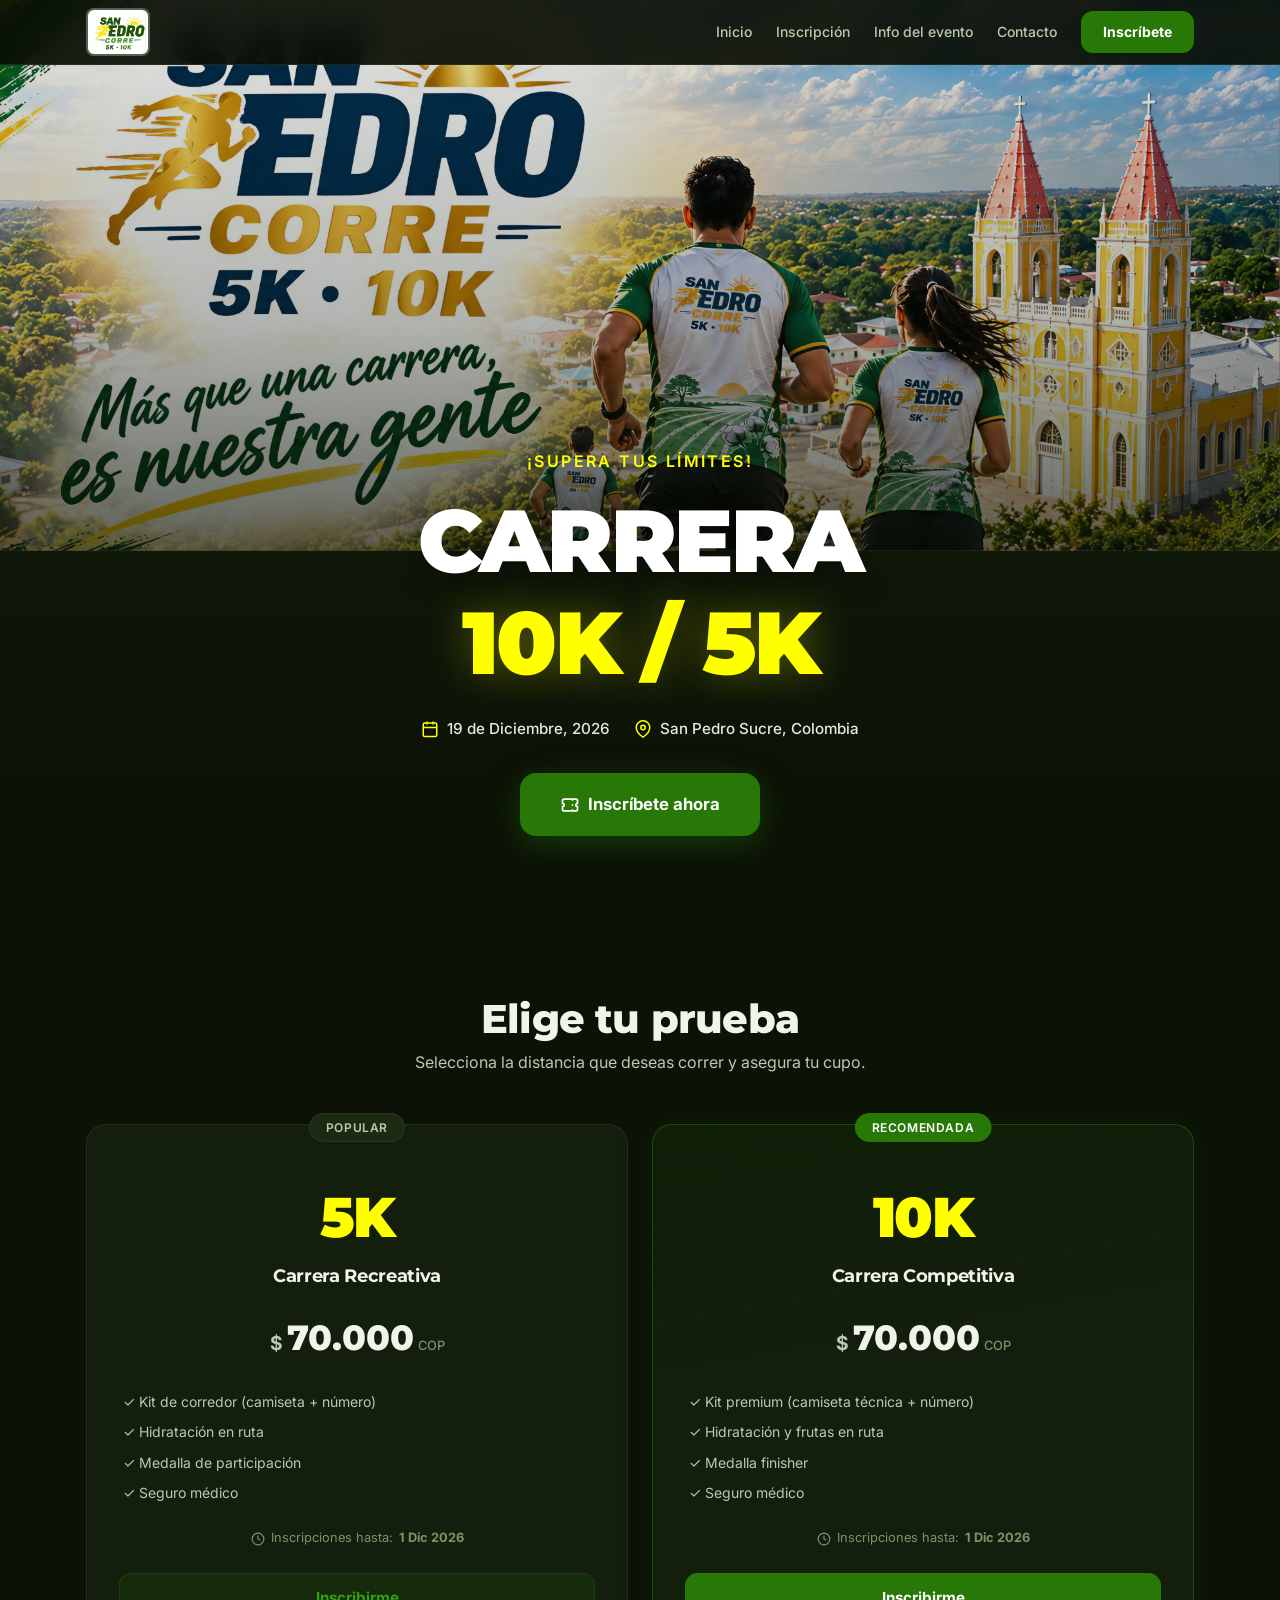
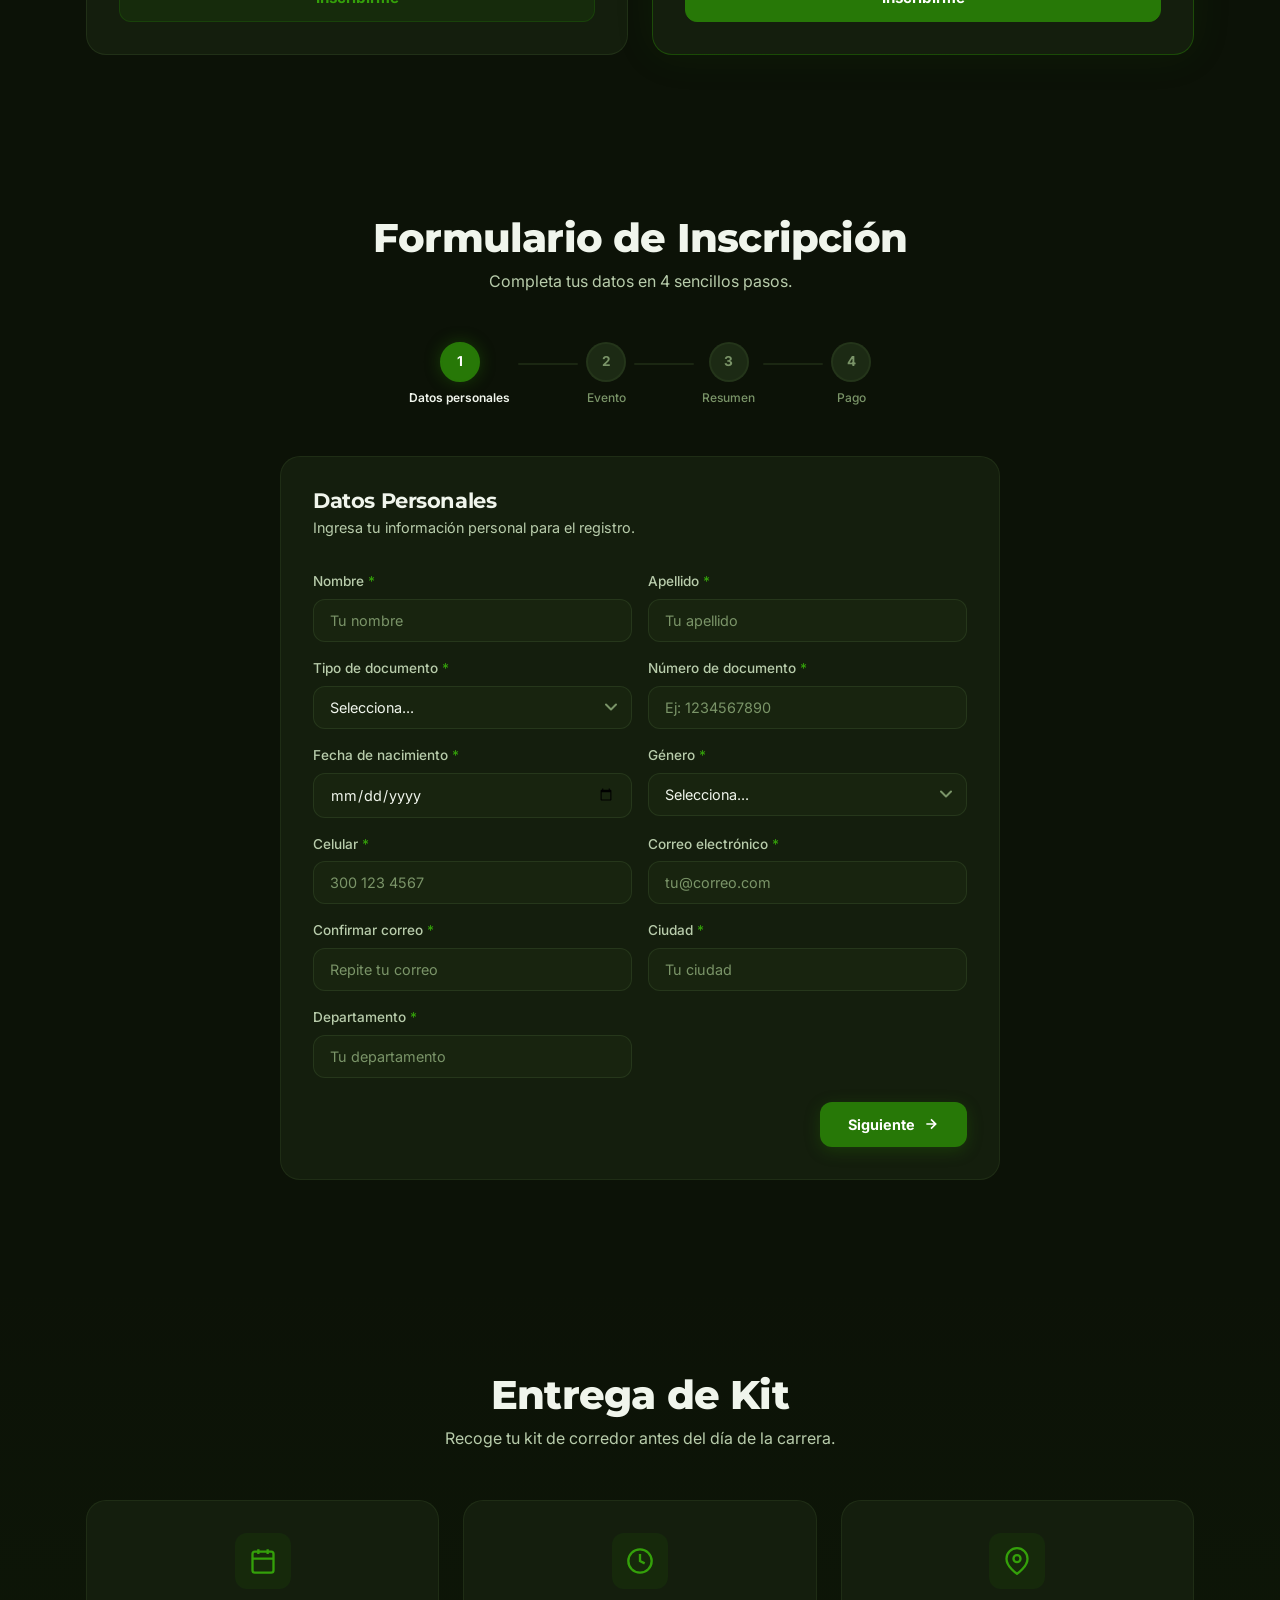
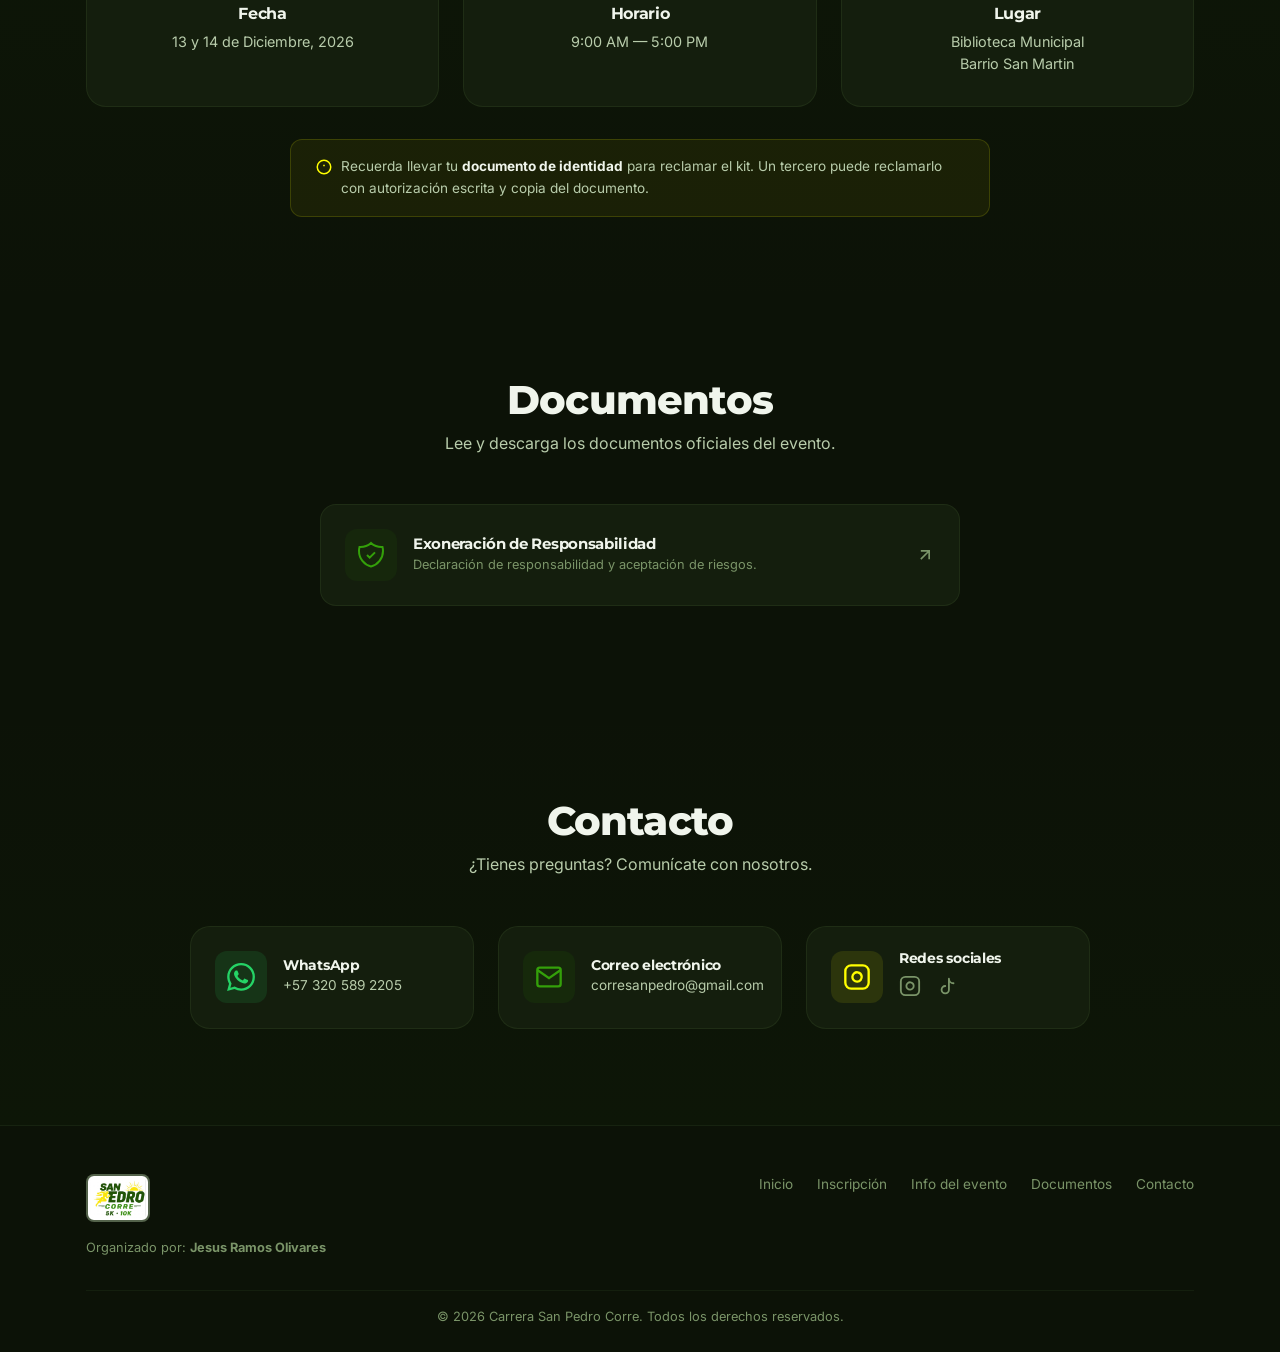
==== index.html @ 2772e31d "7k version" ====
<!DOCTYPE html>
<html lang="es">

<head>
    <meta charset="UTF-8">
    <meta name="viewport" content="width=device-width, initial-scale=1.0">
    <title>San Pedro Corre 5K · 10K</title>
    <meta name="description" content="Inscríbete en la Carrera San Pedro Corre 5K·10K el 17 de Diciembre 2026">
    <link rel="icon" href="assets/logospcorre.jpg" type="image/x-icon">

    <!-- Google Fonts -->
    <link rel="preconnect" href="https://fonts.googleapis.com">
    <link rel="preconnect" href="https://fonts.gstatic.com" crossorigin>
    <link
        href="https://fonts.googleapis.com/css2?family=Montserrat:wght@400;500;600;700;800;900&family=Inter:wght@400;500;600;700&display=swap"
        rel="stylesheet">

    <link rel="stylesheet" href="styles.css">
</head>

<body>

    <!-- ============================================================
         SECCIÓN 1: HEADER / NAVEGACIÓN
         ============================================================ -->
    <header class="header" id="header">
        <div class="header__container">
            <a href="#" class="header__logo">
                <!-- Logo del evento -->
                <img src="assets/logospcorre.jpg" alt="Logo San Pedro Corre" class="header__logo-img">
            </a>

            <!-- Botón hamburguesa (móvil) -->
            <button class="header__hamburger" id="menuToggle" aria-label="Abrir menú">
                <span></span>
                <span></span>
                <span></span>
            </button>

            <nav class="header__nav" id="mainNav">
                <a href="#hero" class="header__nav-link">Inicio</a>
                <a href="#inscripcion" class="header__nav-link">Inscripción</a>
                <a href="#info-kit" class="header__nav-link">Info del evento</a>
                <a href="#contacto" class="header__nav-link">Contacto</a>
                <a href="#inscripcion" class="header__nav-cta">Inscríbete</a>
            </nav>
        </div>
    </header>


    <!-- ============================================================
         SECCIÓN 2: HERO / BANNER PRINCIPAL
         ============================================================ -->
    <section class="hero" id="hero">
        <div class="hero__overlay"></div>
        <div class="hero__content">
            <p class="hero__subtitle">¡Supera tus límites!</p>
            <h1 class="hero__title">CARRERA<br><span class="hero__highlight">10K / 5K</span></h1>
            <div class="hero__meta">
                <span class="hero__meta-item">
                    <svg width="18" height="18" viewBox="0 0 24 24" fill="none" stroke="currentColor" stroke-width="2">
                        <rect x="3" y="4" width="18" height="18" rx="2" />
                        <path d="M16 2v4M8 2v4M3 10h18" />
                    </svg>
                    19 de Diciembre, 2026
                </span>
                <span class="hero__meta-item">
                    <svg width="18" height="18" viewBox="0 0 24 24" fill="none" stroke="currentColor" stroke-width="2">
                        <path d="M21 10c0 7-9 13-9 13s-9-6-9-13a9 9 0 0118 0z" />
                        <circle cx="12" cy="10" r="3" />
                    </svg>
                    San Pedro Sucre, Colombia
                </span>
            </div>
            <a href="#inscripcion" class="hero__cta">
                <svg width="20" height="20" viewBox="0 0 24 24" fill="none" stroke="currentColor" stroke-width="2">
                    <path
                        d="M15 5v2m0 4v2m0 4v2M5 5a2 2 0 00-2 2v3a2 2 0 110 4v3a2 2 0 002 2h14a2 2 0 002-2v-3a2 2 0 110-4V7a2 2 0 00-2-2H5z" />
                </svg>
                Inscríbete ahora
            </a>
        </div>
        <!-- Degradado inferior para transición suave -->
        <div class="hero__fade"></div>
    </section>


    <!-- ============================================================
         SECCIÓN 3: ELIGE TU PRUEBA (tarjetas de distancias)
         ============================================================ -->
    <section class="pruebas" id="inscripcion">
        <div class="container">
            <div class="section-header">
                <h2 class="section-title">Elige tu prueba</h2>
                <p class="section-subtitle">Selecciona la distancia que deseas correr y asegura tu cupo.</p>
            </div>

            <div class="pruebas__grid">
                <!-- Tarjeta 5K -->
                <div class="prueba-card">
                    <div class="prueba-card__badge">Popular</div>
                    <div class="prueba-card__distance">5K</div>
                    <h3 class="prueba-card__name">Carrera Recreativa</h3>
                    <div class="prueba-card__price">
                        <span class="prueba-card__currency">$</span>
                        <span class="prueba-card__amount">70.000</span>
                        <span class="prueba-card__unit">COP</span>
                    </div>
                    <ul class="prueba-card__features">
                        <li>✓ Kit de corredor (camiseta + número)</li>
                        <li>✓ Hidratación en ruta</li>
                        <li>✓ Medalla de participación</li>
                        <li>✓ Seguro médico</li>
                    </ul>
                    <p class="prueba-card__deadline">
                        <svg width="14" height="14" viewBox="0 0 24 24" fill="none" stroke="currentColor"
                            stroke-width="2">
                            <circle cx="12" cy="12" r="10" />
                            <path d="M12 6v6l4 2" />
                        </svg>
                        Inscripciones hasta: <strong>1 Dic 2026</strong>
                    </p>
                    <button class="prueba-card__btn" onclick="iniciarInscripcion('5K')">Inscribirme</button>
                </div>

                <!-- Tarjeta 10K -->
                <div class="prueba-card prueba-card--featured">
                    <div class="prueba-card__badge prueba-card__badge--featured">Recomendada</div>
                    <div class="prueba-card__distance">10K</div>
                    <h3 class="prueba-card__name">Carrera Competitiva</h3>
                    <div class="prueba-card__price">
                        <span class="prueba-card__currency">$</span>
                        <span class="prueba-card__amount">70.000</span>
                        <span class="prueba-card__unit">COP</span>
                    </div>
                    <ul class="prueba-card__features">
                        <li>✓ Kit premium (camiseta técnica + número)</li>
                        <li>✓ Hidratación y frutas en ruta</li>
                        <li>✓ Medalla finisher</li>
                        <li>✓ Seguro médico</li>
                    </ul>
                    <p class="prueba-card__deadline">
                        <svg width="14" height="14" viewBox="0 0 24 24" fill="none" stroke="currentColor"
                            stroke-width="2">
                            <circle cx="12" cy="12" r="10" />
                            <path d="M12 6v6l4 2" />
                        </svg>
                        Inscripciones hasta: <strong>1 Dic 2026</strong>
                    </p>
                    <button class="prueba-card__btn prueba-card__btn--featured"
                        onclick="iniciarInscripcion('10K')">Inscribirme</button>
                </div>

            </div>
        </div>
    </section>


    <!-- ============================================================
         SECCIÓN 4: FORMULARIO DE INSCRIPCIÓN MULTI-PASO (WIZARD)
         ============================================================ -->
    <section class="formulario" id="formulario">
        <div class="container">
            <div class="section-header">
                <h2 class="section-title">Formulario de Inscripción</h2>
                <p class="section-subtitle">Completa tus datos en 4 sencillos pasos.</p>
            </div>

            <!-- Indicador de progreso -->
            <div class="wizard__progress">
                <div class="wizard__step wizard__step--active" data-step="1">
                    <div class="wizard__step-circle" id="stepCircle1">1</div>
                    <span class="wizard__step-label">Datos personales</span>
                </div>
                <div class="wizard__step-line" id="stepLine1"></div>
                <div class="wizard__step" data-step="2">
                    <div class="wizard__step-circle" id="stepCircle2">2</div>
                    <span class="wizard__step-label">Evento</span>
                </div>
                <div class="wizard__step-line" id="stepLine2"></div>
                <div class="wizard__step" data-step="3">
                    <div class="wizard__step-circle" id="stepCircle3">3</div>
                    <span class="wizard__step-label">Resumen</span>
                </div>
                <div class="wizard__step-line" id="stepLine3"></div>
                <div class="wizard__step" data-step="4">
                    <div class="wizard__step-circle" id="stepCircle4">4</div>
                    <span class="wizard__step-label">Pago</span>
                </div>
            </div>

            <!-- Contenedor del formulario -->
            <div class="wizard__container">

                <!-- ========== PASO 1: DATOS PERSONALES ========== -->
                <div class="wizard__panel wizard__panel--active" id="paso1">
                    <div class="wizard__card">
                        <h3 class="wizard__card-title">Datos Personales</h3>
                        <p class="wizard__card-subtitle">Ingresa tu información personal para el registro.</p>

                        <div class="form-grid">
                            <!-- Nombre -->
                            <div class="form-group">
                                <label class="form-label" for="nombre">Nombre <span class="required">*</span></label>
                                <input type="text" id="nombre" class="form-input" placeholder="Tu nombre" required>
                            </div>
                            <!-- Apellido -->
                            <div class="form-group">
                                <label class="form-label" for="apellido">Apellido <span
                                        class="required">*</span></label>
                                <input type="text" id="apellido" class="form-input" placeholder="Tu apellido" required>
                            </div>
                            <!-- Tipo de documento -->
                            <div class="form-group">
                                <label class="form-label" for="tipoDoc">Tipo de documento <span
                                        class="required">*</span></label>
                                <select id="tipoDoc" class="form-input form-select" required>
                                    <option value="">Selecciona...</option>
                                    <option value="CC">Cédula de Ciudadanía (CC)</option>
                                    <option value="CE">Cédula de Extranjería (CE)</option>
                                    <option value="TI">Tarjeta de Identidad (TI)</option>
                                    <option value="PA">Pasaporte (PA)</option>
                                </select>
                            </div>
                            <!-- Número de documento -->
                            <div class="form-group">
                                <label class="form-label" for="numDoc">Número de documento <span
                                        class="required">*</span></label>
                                <input type="text" id="numDoc" class="form-input" placeholder="Ej: 1234567890"
                                    inputmode="numeric" required>
                            </div>
                            <!-- Fecha de nacimiento -->
                            <div class="form-group">
                                <label class="form-label" for="fechaNacimiento">Fecha de nacimiento <span
                                        class="required">*</span></label>
                                <input type="date" id="fechaNacimiento" class="form-input" required>
                            </div>
                            <!-- Género -->
                            <div class="form-group">
                                <label class="form-label" for="genero">Género <span class="required">*</span></label>
                                <select id="genero" class="form-input form-select" required>
                                    <option value="">Selecciona...</option>
                                    <option value="M">Masculino</option>
                                    <option value="F">Femenino</option>
                                    <option value="O">Otro</option>
                                </select>
                            </div>
                            <!-- Celular -->
                            <div class="form-group">
                                <label class="form-label" for="celular">Celular <span class="required">*</span></label>
                                <input type="tel" id="celular" class="form-input" placeholder="300 123 4567" required>
                            </div>
                            <!-- Correo electrónico -->
                            <div class="form-group">
                                <label class="form-label" for="correo">Correo electrónico <span
                                        class="required">*</span></label>
                                <input type="email" id="correo" class="form-input" placeholder="tu@correo.com" required>
                            </div>
                            <!-- Confirmar correo -->
                            <div class="form-group">
                                <label class="form-label" for="correoConfirm">Confirmar correo <span
                                        class="required">*</span></label>
                                <input type="email" id="correoConfirm" class="form-input" placeholder="Repite tu correo"
                                    required>
                            </div>
                            <!-- Ciudad -->
                            <div class="form-group">
                                <label class="form-label" for="ciudad">Ciudad <span class="required">*</span></label>
                                <input type="text" id="ciudad" class="form-input" placeholder="Tu ciudad" required>
                            </div>
                            <!-- Departamento -->
                            <div class="form-group">
                                <label class="form-label" for="departamento">Departamento <span
                                        class="required">*</span></label>
                                <input type="text" id="departamento" class="form-input" placeholder="Tu departamento"
                                    required>
                            </div>
                        </div>

                        <!-- Mensaje de error general -->
                        <p class="form-error" id="errorPaso1" style="display:none;"></p>

                        <div class="wizard__actions">
                            <div></div> <!-- Espacio vacío para alinear a la derecha -->
                            <button type="button" class="btn btn--primary" onclick="siguientePaso(1)">
                                Siguiente
                                <svg width="16" height="16" viewBox="0 0 24 24" fill="none" stroke="currentColor"
                                    stroke-width="2.5">
                                    <path d="M5 12h14M12 5l7 7-7 7" />
                                </svg>
                            </button>
                        </div>
                    </div>
                </div>

                <!-- ========== PASO 2: DATOS DEL EVENTO / CATEGORÍA ========== -->
                <div class="wizard__panel" id="paso2">
                    <div class="wizard__card">
                        <h3 class="wizard__card-title">Datos del Evento</h3>
                        <p class="wizard__card-subtitle">Selecciona tu categoría y preferencias para la carrera.</p>

                        <div class="form-grid">
                            <!-- Categoría / Distancia -->
                            <div class="form-group">
                                <label class="form-label" for="categoria">Categoría / Distancia <span
                                        class="required">*</span></label>
                                <select id="categoria" class="form-input form-select" required>
                                    <option value="">Selecciona...</option>
                                    <option value="5K">5K — Carrera Recreativa ($70.000)</option>
                                    <option value="10K">10K — Carrera Competitiva ($70.000)</option>
                                </select>
                            </div>
                            <!-- Talla de camiseta -->
                            <div class="form-group">
                                <label class="form-label" for="tallaCamiseta">Talla de camiseta (Kit) <span
                                        class="required">*</span></label>
                                <select id="tallaCamiseta" class="form-input form-select" required>
                                    <option value="">Selecciona...</option>
                                    <option value="XS">XS</option>
                                    <option value="S">S</option>
                                    <option value="M">M</option>
                                    <option value="L">L</option>
                                    <option value="XL">XL</option>
                                    <option value="XXL">XXL</option>
                                </select>
                            </div>
                            <!-- Grupo sanguíneo -->
                            <div class="form-group">
                                <label class="form-label" for="grupoSanguineo">Grupo sanguíneo</label>
                                <select id="grupoSanguineo" class="form-input form-select">
                                    <option value="">Selecciona...</option>
                                    <option value="O+">O+</option>
                                    <option value="O-">O-</option>
                                    <option value="A+">A+</option>
                                    <option value="A-">A-</option>
                                    <option value="B+">B+</option>
                                    <option value="B-">B-</option>
                                    <option value="AB+">AB+</option>
                                    <option value="AB-">AB-</option>
                                </select>
                            </div>
                        </div>

                        <p class="form-error" id="errorPaso2" style="display:none;"></p>

                        <div class="wizard__actions">
                            <button type="button" class="btn btn--secondary" onclick="anteriorPaso(2)">
                                <svg width="16" height="16" viewBox="0 0 24 24" fill="none" stroke="currentColor"
                                    stroke-width="2.5">
                                    <path d="M19 12H5M12 19l-7-7 7-7" />
                                </svg>
                                Anterior
                            </button>
                            <button type="button" class="btn btn--primary" onclick="siguientePaso(2)">
                                Siguiente
                                <svg width="16" height="16" viewBox="0 0 24 24" fill="none" stroke="currentColor"
                                    stroke-width="2.5">
                                    <path d="M5 12h14M12 5l7 7-7 7" />
                                </svg>
                            </button>
                        </div>
                    </div>
                </div>

                <!-- ========== PASO 3: RESUMEN ========== -->
                <div class="wizard__panel" id="paso3">
                    <div class="wizard__card">
                        <h3 class="wizard__card-title">Resumen de tu inscripción</h3>
                        <p class="wizard__card-subtitle">Revisa que todos tus datos sean correctos antes de continuar al
                            pago.</p>

                        <div class="resumen">
                            <div class="resumen__section">
                                <h4 class="resumen__section-title">
                                    <svg width="18" height="18" viewBox="0 0 24 24" fill="none" stroke="currentColor"
                                        stroke-width="2">
                                        <path d="M20 21v-2a4 4 0 00-4-4H8a4 4 0 00-4 4v2" />
                                        <circle cx="12" cy="7" r="4" />
                                    </svg>
                                    Datos Personales
                                </h4>
                                <div class="resumen__grid" id="resumenPersonal">
                                    <!-- Se llena dinámicamente con JS -->
                                </div>
                            </div>
                            <div class="resumen__section">
                                <h4 class="resumen__section-title">
                                    <svg width="18" height="18" viewBox="0 0 24 24" fill="none" stroke="currentColor"
                                        stroke-width="2">
                                        <path d="M4 15s1-1 4-1 5 2 8 2 4-1 4-1V3s-1 1-4 1-5-2-8-2-4 1-4 1z" />
                                        <line x1="4" y1="22" x2="4" y2="15" />
                                    </svg>
                                    Datos del Evento
                                </h4>
                                <div class="resumen__grid" id="resumenEvento">
                                    <!-- Se llena dinámicamente con JS -->
                                </div>
                            </div>
                            <div class="resumen__total">
                                <span>Total a pagar:</span>
                                <span class="resumen__total-amount" id="resumenTotal">$0</span>
                            </div>
                        </div>

                        <div class="wizard__actions">
                            <button type="button" class="btn btn--secondary" onclick="anteriorPaso(3)">
                                <svg width="16" height="16" viewBox="0 0 24 24" fill="none" stroke="currentColor"
                                    stroke-width="2.5">
                                    <path d="M19 12H5M12 19l-7-7 7-7" />
                                </svg>
                                Anterior
                            </button>
                            <button type="button" class="btn btn--primary" onclick="siguientePaso(3)">
                                Ir al pago
                                <svg width="16" height="16" viewBox="0 0 24 24" fill="none" stroke="currentColor"
                                    stroke-width="2.5">
                                    <path d="M5 12h14M12 5l7 7-7 7" />
                                </svg>
                            </button>
                        </div>
                    </div>
                </div>

                <!-- ========== PASO 4: PAGO ========== -->
                <div class="wizard__panel" id="paso4">
                    <div class="wizard__card">
                        <h3 class="wizard__card-title">Pago</h3>
                        <p class="wizard__card-subtitle">Completa tu inscripción realizando el pago de forma segura.</p>
                        <div class="pago-placeholder" id="pagoContainer">
                            <div class="pago-placeholder__icon">
                                <svg width="48" height="48" viewBox="0 0 24 24" fill="none" stroke="currentColor"
                                    stroke-width="1.5">
                                    <rect x="1" y="4" width="22" height="16" rx="2" />
                                    <line x1="1" y1="10" x2="23" y2="10" />
                                </svg>
                            </div>
                            <p class="pago-placeholder__text">Pago seguro en línea</p>
                            <p class="pago-placeholder__subtext">Al confirmar, serás redirigido a nuestra plataforma de pago seguro para finalizar tu inscripción.</p>

                            <div class="pago-placeholder__resumen">
                                <div class="pago-placeholder__line">
                                    <span>Categoría:</span>
                                    <span id="pagoCategoria">—</span>
                                </div>
                                <div class="pago-placeholder__line pago-placeholder__line--total">
                                    <span>Total:</span>
                                    <span id="pagoTotal">$0</span>
                                </div>
                            </div>

                            <button type="button" class="btn btn--primary btn--lg" id="btnPagar"
                                onclick="confirmarPago()">
                                <svg width="20" height="20" viewBox="0 0 24 24" fill="none" stroke="currentColor"
                                    stroke-width="2">
                                    <path
                                        d="M12 15v2m-6 4h12a2 2 0 002-2v-6a2 2 0 00-2-2H6a2 2 0 00-2 2v6a2 2 0 002 2zm10-10V7a4 4 0 00-8 0v4h8z" />
                                </svg>
                                Confirmar y pagar
                            </button>
                        </div>

                        <div class="wizard__actions">
                            <button type="button" class="btn btn--secondary" onclick="anteriorPaso(4)">
                                <svg width="16" height="16" viewBox="0 0 24 24" fill="none" stroke="currentColor"
                                    stroke-width="2.5">
                                    <path d="M19 12H5M12 19l-7-7 7-7" />
                                </svg>
                                Anterior
                            </button>
                            <div></div>
                        </div>
                    </div>
                </div>

            </div><!-- /wizard__container -->
        </div>
    </section>


    <!-- ============================================================
         SECCIÓN 5: ENTREGA DE KIT
         ============================================================ -->
    <section class="info-kit" id="info-kit">
        <div class="container">
            <div class="section-header">
                <h2 class="section-title">Entrega de Kit</h2>
                <p class="section-subtitle">Recoge tu kit de corredor antes del día de la carrera.</p>
            </div>

            <div class="info-kit__cards">
                <div class="info-kit__card">
                    <div class="info-kit__icon">
                        <svg width="28" height="28" viewBox="0 0 24 24" fill="none" stroke="currentColor"
                            stroke-width="2">
                            <rect x="3" y="4" width="18" height="18" rx="2" />
                            <path d="M16 2v4M8 2v4M3 10h18" />
                        </svg>
                    </div>
                    <h4 class="info-kit__card-title">Fecha</h4>
                    <p class="info-kit__card-text">13 y 14 de Diciembre, 2026</p>
                </div>
                <div class="info-kit__card">
                    <div class="info-kit__icon">
                        <svg width="28" height="28" viewBox="0 0 24 24" fill="none" stroke="currentColor"
                            stroke-width="2">
                            <circle cx="12" cy="12" r="10" />
                            <path d="M12 6v6l4 2" />
                        </svg>
                    </div>
                    <h4 class="info-kit__card-title">Horario</h4>
                    <p class="info-kit__card-text">9:00 AM — 5:00 PM</p>
                </div>
                <div class="info-kit__card">
                    <div class="info-kit__icon">
                        <svg width="28" height="28" viewBox="0 0 24 24" fill="none" stroke="currentColor"
                            stroke-width="2">
                            <path d="M21 10c0 7-9 13-9 13s-9-6-9-13a9 9 0 0118 0z" />
                            <circle cx="12" cy="10" r="3" />
                        </svg>
                    </div>
                    <h4 class="info-kit__card-title">Lugar</h4>
                    <p class="info-kit__card-text">Biblioteca Municipal<br>Barrio San Martin</p>
                </div>
            </div>

            <div class="info-kit__note">
                <svg width="18" height="18" viewBox="0 0 24 24" fill="none" stroke="currentColor" stroke-width="2">
                    <path d="M12 9v2m0 4h.01M21 12a9 9 0 11-18 0 9 9 0 0118 0z" />
                </svg>
                <p>Recuerda llevar tu <strong>documento de identidad</strong> para reclamar el kit. Un tercero puede
                    reclamarlo con autorización escrita y copia del documento.</p>
            </div>
        </div>
    </section>


    <!-- ============================================================
         SECCIÓN 6: DOCUMENTOS (Reglamento, Exoneración)
         ============================================================ -->
    <section class="documentos" id="documentos">
        <div class="container">
            <div class="section-header">
                <h2 class="section-title">Documentos</h2>
                <p class="section-subtitle">Lee y descarga los documentos oficiales del evento.</p>
            </div>

            <div class="documentos__grid">
                <!-- <a href="#" class="documento-card" target="_blank" rel="noopener">
                    <div class="documento-card__icon">
                        <svg width="32" height="32" viewBox="0 0 24 24" fill="none" stroke="currentColor"
                            stroke-width="1.5">
                            <path d="M14 2H6a2 2 0 00-2 2v16a2 2 0 002 2h12a2 2 0 002-2V8z" />
                            <polyline points="14 2 14 8 20 8" />
                            <line x1="16" y1="13" x2="8" y2="13" />
                            <line x1="16" y1="17" x2="8" y2="17" />
                            <line x1="10" y1="9" x2="8" y2="9" />
                        </svg>
                    </div>
                    <div>
                        <h4 class="documento-card__title">Reglamento de la Carrera</h4>
                        <p class="documento-card__desc">Normas, categorías, premiación y reglas generales.</p>
                    </div>
                    <svg class="documento-card__arrow" width="20" height="20" viewBox="0 0 24 24" fill="none"
                        stroke="currentColor" stroke-width="2">
                        <path d="M7 17l9.2-9.2M17 17V7H7" />
                    </svg>
                </a> -->

                <a href="assets/concentimiento san pedro corre.pdf" class="documento-card" target="_blank" rel="noopener">
                    <div class="documento-card__icon">
                        <svg width="32" height="32" viewBox="0 0 24 24" fill="none" stroke="currentColor"
                            stroke-width="1.5">
                            <path
                                d="M9 12l2 2 4-4m5.618-4.016A11.955 11.955 0 0112 2.944a11.955 11.955 0 01-8.618 3.04A12.02 12.02 0 003 9c0 5.591 3.824 10.29 9 11.622 5.176-1.332 9-6.03 9-11.622 0-1.042-.133-2.052-.382-3.016z" />
                        </svg>
                    </div>
                    <div>
                        <h4 class="documento-card__title">Exoneración de Responsabilidad</h4>
                        <p class="documento-card__desc">Declaración de responsabilidad y aceptación de riesgos.</p>
                    </div>
                    <svg class="documento-card__arrow" width="20" height="20" viewBox="0 0 24 24" fill="none"
                        stroke="currentColor" stroke-width="2">
                        <path d="M7 17l9.2-9.2M17 17V7H7" />
                    </svg>
                </a>
            </div>
        </div>
    </section>


    <!-- ============================================================
         SECCIÓN 7: CONTACTO
         ============================================================ -->
    <section class="contacto" id="contacto">
        <div class="container">
            <div class="section-header">
                <h2 class="section-title">Contacto</h2>
                <p class="section-subtitle">¿Tienes preguntas? Comunícate con nosotros.</p>
            </div>

            <div class="contacto__grid">
                <!-- WhatsApp -->
                <a href="https://wa.me/573001234567" class="contacto__card" target="_blank" rel="noopener">
                    <div class="contacto__icon contacto__icon--whatsapp">
                        <svg width="28" height="28" viewBox="0 0 24 24" fill="currentColor">
                            <path
                                d="M17.472 14.382c-.297-.149-1.758-.867-2.03-.967-.273-.099-.471-.148-.67.15-.197.297-.767.966-.94 1.164-.173.199-.347.223-.644.075-.297-.15-1.255-.463-2.39-1.475-.883-.788-1.48-1.761-1.653-2.059-.173-.297-.018-.458.13-.606.134-.133.298-.347.446-.52.149-.174.198-.298.298-.497.099-.198.05-.371-.025-.52-.075-.149-.669-1.612-.916-2.207-.242-.579-.487-.5-.669-.51-.173-.008-.371-.01-.57-.01-.198 0-.52.074-.792.372-.272.297-1.04 1.016-1.04 2.479 0 1.462 1.065 2.875 1.213 3.074.149.198 2.096 3.2 5.077 4.487.709.306 1.262.489 1.694.625.712.227 1.36.195 1.871.118.571-.085 1.758-.719 2.006-1.413.248-.694.248-1.289.173-1.413-.074-.124-.272-.198-.57-.347m-5.421 7.403h-.004a9.87 9.87 0 01-5.031-1.378l-.361-.214-3.741.982.998-3.648-.235-.374a9.86 9.86 0 01-1.51-5.26c.001-5.45 4.436-9.884 9.888-9.884 2.64 0 5.122 1.03 6.988 2.898a9.825 9.825 0 012.893 6.994c-.003 5.45-4.437 9.884-9.885 9.884m8.413-18.297A11.815 11.815 0 0012.05 0C5.495 0 .16 5.335.157 11.892c0 2.096.547 4.142 1.588 5.945L.057 24l6.305-1.654a11.882 11.882 0 005.683 1.448h.005c6.554 0 11.89-5.335 11.893-11.893a11.821 11.821 0 00-3.48-8.413z" />
                        </svg>
                    </div>
                    <div>
                        <h4 class="contacto__card-title">WhatsApp</h4>
                        <p class="contacto__card-text">+57 320 589 2205</p>
                    </div>
                </a>

                <!-- Correo -->
                <a href="mailto:corresanpedro@gmail.com" class="contacto__card">
                    <div class="contacto__icon contacto__icon--email">
                        <svg width="28" height="28" viewBox="0 0 24 24" fill="none" stroke="currentColor"
                            stroke-width="2">
                            <path d="M4 4h16c1.1 0 2 .9 2 2v12c0 1.1-.9 2-2 2H4c-1.1 0-2-.9-2-2V6c0-1.1.9-2 2-2z" />
                            <polyline points="22,6 12,13 2,6" />
                        </svg>
                    </div>
                    <div>
                        <h4 class="contacto__card-title">Correo electrónico</h4>
                        <p class="contacto__card-text">corresanpedro@gmail.com</p>
                    </div>
                </a>

                <!-- Redes sociales -->
                <div class="contacto__card">
                    <div class="contacto__icon contacto__icon--social">
                        <svg width="28" height="28" viewBox="0 0 24 24" fill="none" stroke="currentColor"
                            stroke-width="2">
                            <rect x="2" y="2" width="20" height="20" rx="5" />
                            <path d="M16 11.37A4 4 0 1112.63 8 4 4 0 0116 11.37z" />
                            <line x1="17.5" y1="6.5" x2="17.51" y2="6.5" />
                        </svg>
                    </div>
                    <div>
                        <h4 class="contacto__card-title">Redes sociales</h4>
                        <div class="contacto__social-links">
                            <a href="https://www.instagram.com/corresanpedro/" target="_blank" rel="noopener" title="Instagram">
                                <svg width="22" height="22" viewBox="0 0 24 24" fill="none" stroke="currentColor"
                                    stroke-width="2">
                                    <rect x="2" y="2" width="20" height="20" rx="5" />
                                    <path d="M16 11.37A4 4 0 1112.63 8 4 4 0 0116 11.37z" />
                                    <line x1="17.5" y1="6.5" x2="17.51" y2="6.5" />
                                </svg>
                            </a>
                            <a href="https://www.tiktok.com/@corresanpedro2026" target="_blank" rel="noopener" title="TikTok">
                                <svg width="22" height="22" viewBox="0 0 24 24" fill="none" stroke="currentColor" 
                                    stroke-width="2" stroke-linecap="round" stroke-linejoin="round">
                                    <path d="M9 12a4 4 0 1 0 4 4V4a5 5 0 0 0 5 5" />
                                </svg>
                            </a>
                        </div>
                    </div>
                </div>
            </div>
        </div>
    </section>


    <!-- ============================================================
         SECCIÓN 8: FOOTER
         ============================================================ -->
    <footer class="footer">
        <div class="container">
            <div class="footer__content">
                <div class="footer__brand">
                    <!-- Logo del evento en footer -->
                    <img src="assets/logospcorre.jpg" alt="Logo San Pedro Corre" class="footer__logo-img">
                    <p class="footer__org">Organizado por: <strong>Jesus Ramos Olivares</strong></p>
                </div>
                <div class="footer__links">
                    <a href="#hero">Inicio</a>
                    <a href="#inscripcion">Inscripción</a>
                    <a href="#info-kit">Info del evento</a>
                    <a href="#documentos">Documentos</a>
                    <a href="#contacto">Contacto</a>
                </div>
            </div>
            <div class="footer__bottom">
                <p>&copy; 2026 Carrera San Pedro Corre. Todos los derechos reservados.</p>
            </div>
        </div>
    </footer>


    <!-- ============================================================
         MODAL DE CONFIRMACIÓN (aparece al "pagar" exitosamente)
         ============================================================ -->
    <div class="modal" id="modalConfirmacion">
        <div class="modal__backdrop" onclick="cerrarModal()"></div>
        <div class="modal__content">
            <div class="modal__icon modal__icon--success">
                <svg width="48" height="48" viewBox="0 0 24 24" fill="none" stroke="currentColor" stroke-width="2">
                    <path d="M22 11.08V12a10 10 0 11-5.93-9.14" />
                    <polyline points="22 4 12 14.01 9 11.01" />
                </svg>
            </div>
            <h3 class="modal__title">¡Inscripción exitosa!</h3>
            <p class="modal__text">Tu registro ha sido procesado correctamente. Recibirás un correo de confirmación con
                los detalles de tu inscripción.</p>
            <p class="modal__ref">Referencia: <strong id="modalRef">---</strong></p>
            <button class="btn btn--primary" onclick="cerrarModal()">Entendido</button>
        </div>
    </div>


    <script src="script.js"></script>
</body>
</html>
---- styles.css ----
/* ── VARIABLES Y RESET ────────────────────────────────────── */
:root {
    /* Colores principales */
    --color-primary: #277807;
    --color-primary-light: #34a00a;
    --color-primary-dark: #1d5a05;
    --color-primary-rgb: 39, 120, 7;

    --color-accent: #FFFF00;
    --color-accent-dark: #e6e600;
    --color-accent-rgb: 255, 255, 0;

    --color-white: #FFFFFF;
    --color-dark: #0a0f05;
    --color-dark-rgb: 10, 15, 5;

    /* Superficies */
    --bg-body: #0c1207;
    --bg-card: #141e0d;
    --bg-card-2: #1c2a14;
    --bg-input: #18240f;
    --border-color: #2a3d1e;
    --border-color-rgb: 42, 61, 30;

    /* Texto */
    --text-primary: #f0f5ec;
    --text-secondary: #b8ccab;
    --text-muted: #7a9468;

    /* Tipografía */
    --font-display: 'Montserrat', system-ui, sans-serif;
    --font-body: 'Inter', system-ui, sans-serif;

    /* Espaciado */
    --space-xs: 4px;
    --space-sm: 8px;
    --space-md: 16px;
    --space-lg: 24px;
    --space-xl: 32px;
    --space-2xl: 48px;
    --space-3xl: 64px;
    --space-4xl: 96px;

    /* Bordes */
    --radius-sm: 8px;
    --radius-md: 12px;
    --radius-lg: 16px;
    --radius-xl: 20px;
    --radius-full: 9999px;

    /* Sombras */
    --shadow-sm: 0 1px 3px rgba(0, 0, 0, 0.3);
    --shadow-md: 0 4px 12px rgba(0, 0, 0, 0.4);
    --shadow-lg: 0 10px 30px rgba(0, 0, 0, 0.5);
    --shadow-glow: 0 0 30px rgba(var(--color-primary-rgb), 0.3);

    /* Transiciones */
    --trans-fast: 150ms ease;
    --trans: 250ms ease;
    --trans-slow: 400ms ease;
}

/* Reset */
*, *::before, *::after {
    margin: 0;
    padding: 0;
    box-sizing: border-box;
}

html {
    scroll-behavior: smooth;
    -webkit-font-smoothing: antialiased;
    -moz-osx-font-smoothing: grayscale;
}

body {
    font-family: var(--font-body);
    background: var(--bg-body);
    color: var(--text-primary);
    line-height: 1.6;
    overflow-x: hidden;
}

a {
    color: inherit;
    text-decoration: none;
}

img {
    max-width: 100%;
    display: block;
}

button {
    font-family: inherit;
    border: none;
    cursor: pointer;
    background: none;
}

h1, h2, h3, h4, h5, h6 {
    font-family: var(--font-display);
    line-height: 1.15;
    letter-spacing: -0.02em;
}

/* Utilidad contenedora */
.container {
    max-width: 1140px;
    margin: 0 auto;
    padding: 0 var(--space-md);
}

/* Sección header común */
.section-header {
    text-align: center;
    margin-bottom: var(--space-2xl);
}

.section-title {
    font-size: clamp(1.75rem, 4vw, 2.5rem);
    font-weight: 800;
    color: var(--text-primary);
    margin-bottom: var(--space-sm);
}

.section-subtitle {
    font-size: 1rem;
    color: var(--text-secondary);
    max-width: 560px;
    margin: 0 auto;
}


/* ── HEADER / NAVEGACIÓN ──────────────────────────────────── */
.header {
    position: fixed;
    top: 0;
    left: 0;
    right: 0;
    z-index: 100;
    background: rgba(var(--color-dark-rgb), 0.92);
    backdrop-filter: blur(14px);
    -webkit-backdrop-filter: blur(14px);
    border-bottom: 1px solid rgba(var(--border-color-rgb), 0.6);
    transition: box-shadow var(--trans);
}

.header--scrolled {
    box-shadow: 0 4px 20px rgba(0, 0, 0, 0.4);
}

.header__container {
    max-width: 1140px;
    margin: 0 auto;
    padding: 0 var(--space-md);
    height: 64px;
    display: flex;
    align-items: center;
    justify-content: space-between;
    gap: var(--space-md);
}

.header__logo {
    display: flex;
    align-items: center;
    gap: var(--space-sm);
    font-family: var(--font-display);
    font-size: 1.1rem;
    font-weight: 700;
    color: var(--color-white);
    letter-spacing: -0.02em;
    flex-shrink: 0;
}

.header__logo-img {
    height: 48px;
    width: auto;
    max-width: 65vw; 
    object-fit: contain;
    border: 2px solid rgba(var(--border-color-rgb), 0.8);
    border-radius: var(--radius-sm);
    padding: 2px;
    background-color: var(--color-white); 
}

/* Hamburguesa */
.header__hamburger {
    display: none;
    flex-direction: column;
    gap: 5px;
    padding: 6px;
    z-index: 110;
}

.header__hamburger span {
    display: block;
    width: 24px;
    height: 2px;
    background: var(--color-white);
    border-radius: 2px;
    transition: var(--trans);
}

.header__hamburger.active span:nth-child(1) {
    transform: translateY(7px) rotate(45deg);
}

.header__hamburger.active span:nth-child(2) {
    opacity: 0;
}

.header__hamburger.active span:nth-child(3) {
    transform: translateY(-7px) rotate(-45deg);
}

/* Nav links */
.header__nav {
    display: flex;
    align-items: center;
    gap: var(--space-lg);
}

.header__nav-link {
    font-size: 0.875rem;
    font-weight: 500;
    color: var(--text-secondary);
    transition: color var(--trans);
    position: relative;
}

.header__nav-link::after {
    content: '';
    position: absolute;
    bottom: -4px;
    left: 0;
    width: 0;
    height: 2px;
    background: var(--color-primary-light);
    border-radius: 1px;
    transition: width var(--trans);
}

.header__nav-link:hover {
    color: var(--color-white);
}

.header__nav-link:hover::after {
    width: 100%;
}

.header__nav-cta {
    padding: 10px 22px;
    background: var(--color-primary);
    color: var(--color-white);
    font-size: 0.875rem;
    font-weight: 700;
    border-radius: var(--radius-md);
    transition: background var(--trans), transform var(--trans), box-shadow var(--trans);
}

.header__nav-cta:hover {
    background: var(--color-primary-light);
    transform: translateY(-1px);
    box-shadow: 0 6px 20px rgba(var(--color-primary-rgb), 0.4);
}


/* ── HERO / BANNER ────────────────────────────────────────── */
.hero {
    position: relative;
    min-height: 100vh;
    display: flex;
    align-items: flex-end;
    justify-content: center;

    background-image: url("assets/hero.jpg");
    background-repeat: no-repeat;
    background-position: center top;
    background-size: 100% auto;

    background-color: #1a2810;
}

.hero__overlay {
    position: absolute;
    inset: 0;
    background: linear-gradient(
        to top,
        rgba(var(--color-dark-rgb), 0.97) 0%,
        rgba(var(--color-dark-rgb), 0.7) 35%,
        rgba(var(--color-dark-rgb), 0.3) 65%,
        rgba(var(--color-dark-rgb), 0.1) 100%
    );
}

.hero__fade {
    position: absolute;
    bottom: 0;
    left: 0;
    right: 0;
    height: 120px;
    background: linear-gradient(to top, var(--bg-body) 0%, transparent 100%);
    pointer-events: none;
}

.hero__content {
    position: relative;
    z-index: 2;
    text-align: center;
    padding: 0 var(--space-md);
    padding-bottom: var(--space-3xl);
    max-width: 800px;
    width: 100%;
}

.hero__subtitle {
    font-size: 1rem;
    font-weight: 600;
    color: var(--color-accent);
    text-transform: uppercase;
    letter-spacing: 0.15em;
    margin-bottom: var(--space-md);
}

.hero__title {
    font-size: clamp(2.8rem, 8vw, 5.5rem);
    font-weight: 900;
    color: var(--color-white);
    text-transform: uppercase;
    letter-spacing: -0.03em;
    margin-bottom: var(--space-lg);
    text-shadow: 0 4px 30px rgba(0, 0, 0, 0.4);
}

.hero__highlight {
    color: var(--color-accent);
    display: inline-block;
    text-shadow: 0 0 40px rgba(var(--color-accent-rgb), 0.3);
}

.hero__meta {
    display: flex;
    flex-wrap: wrap;
    justify-content: center;
    gap: var(--space-lg);
    margin-bottom: var(--space-xl);
}

.hero__meta-item {
    display: flex;
    align-items: center;
    gap: var(--space-sm);
    font-size: 0.95rem;
    font-weight: 500;
    color: rgba(255, 255, 255, 0.9);
}

.hero__meta-item svg {
    color: var(--color-accent);
    flex-shrink: 0;
}

.hero__cta {
    display: inline-flex;
    align-items: center;
    gap: var(--space-sm);
    padding: 18px 40px;
    background: var(--color-primary);
    color: var(--color-white);
    font-size: 1.05rem;
    font-weight: 700;
    border-radius: var(--radius-lg);
    transition: transform var(--trans), box-shadow var(--trans), background var(--trans);
    box-shadow: 0 8px 30px rgba(var(--color-primary-rgb), 0.4);
}

.hero__cta:hover {
    transform: translateY(-3px);
    background: var(--color-primary-light);
    box-shadow: 0 14px 40px rgba(var(--color-primary-rgb), 0.5);
}

.hero__cta svg {
    flex-shrink: 0;
}


/* ── SECCIÓN: ELIGE TU PRUEBA ─────────────────────────────── */
.pruebas {
    padding: var(--space-4xl) 0;
}

.pruebas__grid {
    display: grid;
    grid-template-columns: repeat(auto-fit, minmax(300px, 1fr));
    gap: var(--space-lg);
    align-items: start;
}

.prueba-card {
    position: relative;
    background: var(--bg-card);
    border: 1px solid rgba(var(--border-color-rgb), 0.6);
    border-radius: var(--radius-xl);
    padding: var(--space-xl);
    text-align: center;
    transition: transform var(--trans), box-shadow var(--trans), border-color var(--trans);
}

.prueba-card:hover {
    transform: translateY(-4px);
    box-shadow: var(--shadow-lg);
    border-color: rgba(var(--color-primary-rgb), 0.3);
}

.prueba-card--featured {
    border-color: rgba(var(--color-primary-rgb), 0.5);
    background: linear-gradient(
        170deg,
        rgba(var(--color-primary-rgb), 0.12) 0%,
        var(--bg-card) 40%
    );
    box-shadow: 0 0 40px rgba(var(--color-primary-rgb), 0.1);
}

.prueba-card--featured:hover {
    border-color: rgba(var(--color-primary-rgb), 0.6);
    box-shadow: 0 0 50px rgba(var(--color-primary-rgb), 0.2);
}

.prueba-card__badge {
    position: absolute;
    top: -12px;
    left: 50%;
    transform: translateX(-50%);
    padding: 4px 16px;
    background: var(--bg-card-2);
    border: 1px solid rgba(var(--border-color-rgb), 0.8);
    border-radius: var(--radius-full);
    font-size: 0.75rem;
    font-weight: 600;
    color: var(--text-secondary);
    text-transform: uppercase;
    letter-spacing: 0.05em;
}

.prueba-card__badge--featured {
    background: var(--color-primary);
    border-color: var(--color-primary);
    color: var(--color-white);
}

.prueba-card__distance {
    font-family: var(--font-display);
    font-size: 3.5rem;
    font-weight: 900;
    color: var(--color-accent);
    letter-spacing: -0.03em;
    margin-top: var(--space-md);
    margin-bottom: var(--space-xs);
}

.prueba-card__name {
    font-size: 1.1rem;
    font-weight: 700;
    color: var(--text-primary);
    margin-bottom: var(--space-lg);
}

.prueba-card__price {
    display: flex;
    align-items: baseline;
    justify-content: center;
    gap: 4px;
    margin-bottom: var(--space-lg);
}

.prueba-card__currency {
    font-size: 1.2rem;
    font-weight: 700;
    color: var(--text-secondary);
}

.prueba-card__amount {
    font-family: var(--font-display);
    font-size: 2.2rem;
    font-weight: 800;
    color: var(--text-primary);
}

.prueba-card__unit {
    font-size: 0.8rem;
    font-weight: 500;
    color: var(--text-muted);
}

.prueba-card__features {
    list-style: none;
    text-align: left;
    margin-bottom: var(--space-lg);
    display: flex;
    flex-direction: column;
    gap: var(--space-sm);
}

.prueba-card__features li {
    font-size: 0.875rem;
    color: var(--text-secondary);
    padding-left: 4px;
}

.prueba-card__deadline {
    display: flex;
    align-items: center;
    justify-content: center;
    gap: 6px;
    font-size: 0.8rem;
    color: var(--text-muted);
    margin-bottom: var(--space-lg);
}

.prueba-card__deadline svg {
    flex-shrink: 0;
}

.prueba-card__btn {
    width: 100%;
    padding: 14px;
    background: rgba(var(--color-primary-rgb), 0.15);
    border: 1px solid rgba(var(--color-primary-rgb), 0.3);
    color: var(--color-primary-light);
    font-size: 0.95rem;
    font-weight: 700;
    border-radius: var(--radius-md);
    transition: all var(--trans);
}

.prueba-card__btn:hover {
    background: var(--color-primary);
    border-color: var(--color-primary);
    color: var(--color-white);
    box-shadow: 0 6px 20px rgba(var(--color-primary-rgb), 0.35);
}

.prueba-card__btn--featured {
    background: var(--color-primary);
    border-color: var(--color-primary);
    color: var(--color-white);
}

.prueba-card__btn--featured:hover {
    background: var(--color-primary-light);
    border-color: var(--color-primary-light);
    box-shadow: 0 8px 25px rgba(var(--color-primary-rgb), 0.45);
}


/* ── WIZARD / FORMULARIO MULTI-PASO ───────────────────────── */
.formulario {
    padding: var(--space-3xl) 0 var(--space-4xl);
}

/* Progreso */
.wizard__progress {
    display: flex;
    align-items: center;
    justify-content: center;
    margin-bottom: var(--space-2xl);
    gap: 0;
}

.wizard__step {
    display: flex;
    flex-direction: column;
    align-items: center;
    gap: 6px;
}

.wizard__step-circle {
    width: 40px;
    height: 40px;
    border-radius: 50%;
    display: flex;
    align-items: center;
    justify-content: center;
    font-size: 0.85rem;
    font-weight: 700;
    transition: all var(--trans);
    background: var(--bg-card-2);
    color: var(--text-muted);
    border: 2px solid rgba(var(--border-color-rgb), 0.6);
}

.wizard__step--active .wizard__step-circle,
.wizard__step--completed .wizard__step-circle {
    background: var(--color-primary);
    color: var(--color-white);
    border-color: var(--color-primary);
    box-shadow: 0 0 16px rgba(var(--color-primary-rgb), 0.4);
}

.wizard__step--completed .wizard__step-circle {
    background: var(--color-primary-dark);
}

.wizard__step-label {
    font-size: 0.75rem;
    font-weight: 500;
    color: var(--text-muted);
    transition: color var(--trans);
    white-space: nowrap;
}

.wizard__step--active .wizard__step-label {
    color: var(--text-primary);
    font-weight: 600;
}

.wizard__step--completed .wizard__step-label {
    color: var(--text-secondary);
}

.wizard__step-line {
    width: 60px;
    height: 2px;
    background: rgba(var(--border-color-rgb), 0.5);
    margin: 0 var(--space-sm);
    margin-bottom: 22px; /* compensa el label */
    transition: background var(--trans);
    border-radius: 1px;
}

.wizard__step-line--active {
    background: var(--color-primary);
    box-shadow: 0 0 8px rgba(var(--color-primary-rgb), 0.3);
}

/* Contenedor de paneles */
.wizard__container {
    max-width: 720px;
    margin: 0 auto;
}

.wizard__panel {
    display: none;
    animation: fadeInUp 0.4s ease;
}

.wizard__panel--active {
    display: block;
}

@keyframes fadeInUp {
    from {
        opacity: 0;
        transform: translateY(16px);
    }
    to {
        opacity: 1;
        transform: translateY(0);
    }
}

.wizard__card {
    background: var(--bg-card);
    border: 1px solid rgba(var(--border-color-rgb), 0.5);
    border-radius: var(--radius-xl);
    padding: var(--space-xl);
}

.wizard__card-title {
    font-size: 1.3rem;
    font-weight: 700;
    color: var(--text-primary);
    margin-bottom: var(--space-xs);
}

.wizard__card-subtitle {
    font-size: 0.9rem;
    color: var(--text-secondary);
    margin-bottom: var(--space-xl);
}

/* Form elements */
.form-grid {
    display: grid;
    grid-template-columns: repeat(2, 1fr);
    gap: var(--space-md);
    margin-bottom: var(--space-lg);
}

.form-group {
    display: flex;
    flex-direction: column;
}

.form-label {
    font-size: 0.85rem;
    font-weight: 500;
    color: var(--text-secondary);
    margin-bottom: 6px;
}

.required {
    color: var(--color-primary-light);
}

.form-input {
    width: 100%;
    padding: 12px 16px;
    background: var(--bg-input);
    border: 1px solid rgba(var(--border-color-rgb), 0.8);
    border-radius: var(--radius-md);
    color: var(--text-primary);
    font-size: 0.9rem;
    font-family: var(--font-body);
    outline: none;
    transition: border-color var(--trans), box-shadow var(--trans);
}

.form-input::placeholder {
    color: var(--text-muted);
}

.form-input:focus {
    border-color: rgba(var(--color-primary-rgb), 0.6);
    box-shadow: 0 0 0 3px rgba(var(--color-primary-rgb), 0.1);
}

.form-input.form-input--error {
    border-color: #ef4444;
    box-shadow: 0 0 0 3px rgba(239, 68, 68, 0.1);
}

.form-select {
    appearance: none;
    -webkit-appearance: none;
    background-image: url("data:image/svg+xml;charset=utf-8,%3Csvg xmlns='http://www.w3.org/2000/svg' width='12' height='8' viewBox='0 0 12 8'%3E%3Cpath d='M1 1.5l5 5 5-5' fill='none' stroke='%237a9468' stroke-width='2' stroke-linecap='round' stroke-linejoin='round'/%3E%3C/svg%3E");
    background-repeat: no-repeat;
    background-position: right 14px center;
    background-size: 12px 8px;
    padding-right: 36px;
    cursor: pointer;
}

.form-error {
    padding: 12px 16px;
    background: rgba(239, 68, 68, 0.08);
    border: 1px solid rgba(239, 68, 68, 0.25);
    border-radius: var(--radius-md);
    color: #fca5a5;
    font-size: 0.85rem;
    margin-bottom: var(--space-md);
}

/* Botones del wizard */
.wizard__actions {
    display: flex;
    justify-content: space-between;
    align-items: center;
    margin-top: var(--space-lg);
    gap: var(--space-md);
}

.btn {
    display: inline-flex;
    align-items: center;
    gap: var(--space-sm);
    padding: 14px 28px;
    font-size: 0.9rem;
    font-weight: 700;
    border-radius: var(--radius-md);
    transition: all var(--trans);
    cursor: pointer;
    border: none;
}

.btn--primary {
    background: var(--color-primary);
    color: var(--color-white);
    box-shadow: 0 4px 16px rgba(var(--color-primary-rgb), 0.3);
}

.btn--primary:hover {
    background: var(--color-primary-light);
    transform: translateY(-1px);
    box-shadow: 0 8px 24px rgba(var(--color-primary-rgb), 0.4);
}

.btn--secondary {
    background: rgba(var(--border-color-rgb), 0.3);
    color: var(--text-secondary);
    border: 1px solid rgba(var(--border-color-rgb), 0.6);
}

.btn--secondary:hover {
    background: rgba(var(--border-color-rgb), 0.5);
    color: var(--text-primary);
}

.btn--lg {
    padding: 18px 36px;
    font-size: 1rem;
}


/* ── RESUMEN (PASO 3) ─────────────────────────────────────── */
.resumen__section {
    margin-bottom: var(--space-lg);
}

.resumen__section-title {
    display: flex;
    align-items: center;
    gap: var(--space-sm);
    font-size: 1rem;
    font-weight: 700;
    color: var(--text-primary);
    margin-bottom: var(--space-md);
    padding-bottom: var(--space-sm);
    border-bottom: 1px solid rgba(var(--border-color-rgb), 0.5);
}

.resumen__section-title svg {
    color: var(--color-primary-light);
    flex-shrink: 0;
}

.resumen__grid {
    display: grid;
    grid-template-columns: repeat(2, 1fr);
    gap: var(--space-sm) var(--space-lg);
}

.resumen__item {
    padding: var(--space-sm) 0;
}

.resumen__item-label {
    font-size: 0.75rem;
    font-weight: 500;
    color: var(--text-muted);
    text-transform: uppercase;
    letter-spacing: 0.04em;
    margin-bottom: 2px;
}

.resumen__item-value {
    font-size: 0.9rem;
    font-weight: 600;
    color: var(--text-primary);
}

.resumen__total {
    display: flex;
    justify-content: space-between;
    align-items: center;
    padding: var(--space-md) var(--space-lg);
    background: rgba(var(--color-primary-rgb), 0.08);
    border: 1px solid rgba(var(--color-primary-rgb), 0.2);
    border-radius: var(--radius-md);
    font-weight: 700;
    color: var(--text-primary);
    font-size: 1rem;
    margin-top: var(--space-lg);
}

.resumen__total-amount {
    font-family: var(--font-display);
    font-size: 1.5rem;
    font-weight: 800;
    color: var(--color-accent);
}


/* ── PAGO PLACEHOLDER (PASO 4) ────────────────────────────── */
.pago-placeholder {
    text-align: center;
    padding: var(--space-xl) var(--space-md);
}

.pago-placeholder__icon {
    width: 80px;
    height: 80px;
    border-radius: 50%;
    background: rgba(var(--color-primary-rgb), 0.1);
    display: flex;
    align-items: center;
    justify-content: center;
    margin: 0 auto var(--space-lg);
    color: var(--color-primary-light);
}

.pago-placeholder__text {
    font-size: 1rem;
    font-weight: 600;
    color: var(--text-primary);
    margin-bottom: var(--space-xs);
}

.pago-placeholder__subtext {
    font-size: 0.85rem;
    color: var(--text-muted);
    margin-bottom: var(--space-xl);
}

.pago-placeholder__resumen {
    max-width: 320px;
    margin: 0 auto var(--space-xl);
    background: var(--bg-card-2);
    border: 1px solid rgba(var(--border-color-rgb), 0.5);
    border-radius: var(--radius-md);
    padding: var(--space-md);
}

.pago-placeholder__line {
    display: flex;
    justify-content: space-between;
    align-items: center;
    padding: var(--space-sm) 0;
    font-size: 0.9rem;
    color: var(--text-secondary);
}

.pago-placeholder__line--total {
    border-top: 1px solid rgba(var(--border-color-rgb), 0.5);
    margin-top: var(--space-sm);
    padding-top: var(--space-md);
    font-weight: 700;
    color: var(--text-primary);
    font-size: 1.1rem;
}


/* ── SECCIÓN: ENTREGA DE KIT ──────────────────────────────── */
.info-kit {
    padding: var(--space-4xl) 0;
    background: linear-gradient(180deg, transparent 0%, rgba(var(--color-primary-rgb), 0.03) 50%, transparent 100%);
}

.info-kit__cards {
    display: grid;
    grid-template-columns: repeat(auto-fit, minmax(250px, 1fr));
    gap: var(--space-lg);
    margin-bottom: var(--space-xl);
}

.info-kit__card {
    background: var(--bg-card);
    border: 1px solid rgba(var(--border-color-rgb), 0.5);
    border-radius: var(--radius-xl);
    padding: var(--space-xl);
    text-align: center;
    transition: transform var(--trans), box-shadow var(--trans);
}

.info-kit__card:hover {
    transform: translateY(-4px);
    box-shadow: var(--shadow-md);
}

.info-kit__icon {
    width: 56px;
    height: 56px;
    border-radius: var(--radius-md);
    background: rgba(var(--color-primary-rgb), 0.12);
    display: flex;
    align-items: center;
    justify-content: center;
    margin: 0 auto var(--space-md);
    color: var(--color-primary-light);
}

.info-kit__card-title {
    font-size: 1rem;
    font-weight: 700;
    color: var(--text-primary);
    margin-bottom: var(--space-sm);
}

.info-kit__card-text {
    font-size: 0.9rem;
    color: var(--text-secondary);
    line-height: 1.5;
}

.info-kit__note {
    display: flex;
    align-items: flex-start;
    gap: var(--space-sm);
    padding: var(--space-md) var(--space-lg);
    background: rgba(var(--color-accent-rgb), 0.06);
    border: 1px solid rgba(var(--color-accent-rgb), 0.15);
    border-radius: var(--radius-md);
    max-width: 700px;
    margin: 0 auto;
}

.info-kit__note svg {
    color: var(--color-accent);
    flex-shrink: 0;
    margin-top: 2px;
}

.info-kit__note p {
    font-size: 0.85rem;
    color: var(--text-secondary);
    line-height: 1.6;
}

.info-kit__note strong {
    color: var(--text-primary);
}


/* ── SECCIÓN: DOCUMENTOS ──────────────────────────────────── */
.documentos {
    padding: var(--space-3xl) 0 var(--space-4xl);
}

.documentos__grid {
    display: flex;
    flex-direction: column;
    gap: var(--space-md);
    max-width: 640px;
    margin: 0 auto;
}

.documento-card {
    display: flex;
    align-items: center;
    gap: var(--space-md);
    padding: var(--space-lg);
    background: var(--bg-card);
    border: 1px solid rgba(var(--border-color-rgb), 0.5);
    border-radius: var(--radius-lg);
    transition: all var(--trans);
}

.documento-card:hover {
    border-color: rgba(var(--color-primary-rgb), 0.4);
    background: var(--bg-card-2);
    transform: translateX(4px);
}

.documento-card__icon {
    width: 52px;
    height: 52px;
    border-radius: var(--radius-md);
    background: rgba(var(--color-primary-rgb), 0.1);
    display: flex;
    align-items: center;
    justify-content: center;
    color: var(--color-primary-light);
    flex-shrink: 0;
}

.documento-card__title {
    font-size: 0.95rem;
    font-weight: 700;
    color: var(--text-primary);
    margin-bottom: 2px;
}

.documento-card__desc {
    font-size: 0.8rem;
    color: var(--text-muted);
}

.documento-card__arrow {
    margin-left: auto;
    color: var(--text-muted);
    flex-shrink: 0;
    transition: transform var(--trans), color var(--trans);
}

.documento-card:hover .documento-card__arrow {
    transform: translate(3px, -3px);
    color: var(--color-primary-light);
}


/* ── SECCIÓN: CONTACTO ────────────────────────────────────── */
.contacto {
    padding: var(--space-4xl) 0;
    background: linear-gradient(180deg, transparent 0%, rgba(var(--color-primary-rgb), 0.04) 100%);
}

.contacto__grid {
    display: grid;
    grid-template-columns: repeat(auto-fit, minmax(280px, 1fr));
    gap: var(--space-lg);
    max-width: 900px;
    margin: 0 auto;
}

.contacto__card {
    display: flex;
    align-items: center;
    gap: var(--space-md);
    padding: var(--space-lg);
    background: var(--bg-card);
    border: 1px solid rgba(var(--border-color-rgb), 0.5);
    border-radius: var(--radius-xl);
    transition: all var(--trans);
}

.contacto__card:hover {
    border-color: rgba(var(--color-primary-rgb), 0.3);
    transform: translateY(-2px);
    box-shadow: var(--shadow-md);
}

.contacto__icon {
    width: 52px;
    height: 52px;
    border-radius: var(--radius-md);
    display: flex;
    align-items: center;
    justify-content: center;
    flex-shrink: 0;
}

.contacto__icon--whatsapp {
    background: rgba(37, 211, 102, 0.12);
    color: #25d366;
}

.contacto__icon--email {
    background: rgba(var(--color-primary-rgb), 0.12);
    color: var(--color-primary-light);
}

.contacto__icon--social {
    background: rgba(var(--color-accent-rgb), 0.1);
    color: var(--color-accent);
}

.contacto__card-title {
    font-size: 0.85rem;
    font-weight: 700;
    color: var(--text-primary);
    margin-bottom: 2px;
}

.contacto__card-text {
    font-size: 0.85rem;
    color: var(--text-secondary);
}

.contacto__social-links {
    display: flex;
    gap: var(--space-md);
    margin-top: var(--space-sm);
}

.contacto__social-links a {
    color: var(--text-muted);
    transition: color var(--trans), transform var(--trans);
}

.contacto__social-links a:hover {
    color: var(--color-primary-light);
    transform: translateY(-2px);
}


/* ── FOOTER ───────────────────────────────────────────────── */
.footer {
    border-top: 1px solid rgba(var(--border-color-rgb), 0.4);
    padding: var(--space-2xl) 0 var(--space-lg);
}

.footer__content {
    display: flex;
    justify-content: space-between;
    align-items: flex-start;
    gap: var(--space-xl);
    margin-bottom: var(--space-xl);
    flex-wrap: wrap;
}

.footer__logo-img {
    height: 48px;
    width: auto;
    max-width: 80vw;
    object-fit: contain;
    border: 2px solid rgba(var(--border-color-rgb), 0.8);
    border-radius: var(--radius-sm);
    padding: 2px;
    background-color: var(--color-white);
    margin-bottom: var(--space-sm);
    display: inline-block; /* Allows text-align center on mobile to center the image */
}

.footer__org,
.footer__nit {
    font-size: 0.8rem;
    color: var(--text-muted);
    line-height: 1.6;
}

.footer__links {
    display: flex;
    flex-wrap: wrap;
    gap: var(--space-md) var(--space-lg);
}

.footer__links a {
    font-size: 0.85rem;
    color: var(--text-muted);
    transition: color var(--trans);
}

.footer__links a:hover {
    color: var(--color-primary-light);
}

.footer__bottom {
    border-top: 1px solid rgba(var(--border-color-rgb), 0.3);
    padding-top: var(--space-md);
    text-align: center;
}

.footer__bottom p {
    font-size: 0.8rem;
    color: var(--text-muted);
}


/* ── MODAL DE CONFIRMACIÓN ────────────────────────────────── */
.modal {
    position: fixed;
    inset: 0;
    z-index: 200;
    display: none;
    align-items: center;
    justify-content: center;
    padding: var(--space-md);
}

.modal--visible {
    display: flex;
    animation: modalIn 0.3s ease;
}

@keyframes modalIn {
    from { opacity: 0; }
    to { opacity: 1; }
}

.modal__backdrop {
    position: absolute;
    inset: 0;
    background: rgba(0, 0, 0, 0.8);
    backdrop-filter: blur(4px);
}

.modal__content {
    position: relative;
    background: var(--bg-card);
    border: 1px solid rgba(var(--border-color-rgb), 0.5);
    border-radius: var(--radius-xl);
    padding: var(--space-2xl);
    max-width: 420px;
    width: 100%;
    text-align: center;
}

.modal__icon {
    width: 72px;
    height: 72px;
    border-radius: 50%;
    display: flex;
    align-items: center;
    justify-content: center;
    margin: 0 auto var(--space-lg);
}

.modal__icon--success {
    background: rgba(34, 197, 94, 0.12);
    color: #4ade80;
}

.modal__title {
    font-size: 1.3rem;
    font-weight: 700;
    color: var(--text-primary);
    margin-bottom: var(--space-sm);
}

.modal__text {
    font-size: 0.9rem;
    color: var(--text-secondary);
    line-height: 1.6;
    margin-bottom: var(--space-md);
}

.modal__ref {
    font-size: 0.85rem;
    color: var(--text-muted);
    margin-bottom: var(--space-xl);
}

.modal__ref strong {
    color: var(--color-accent);
    font-family: var(--font-display);
}


/* ── RESPONSIVE ───────────────────────────────────────────── */
@media (max-width: 768px) {
    /* Header */
    .header__hamburger {
        display: flex;
    }

    .header__nav {
        position: fixed;
        top: 0;
        right: -100%;
        width: 280px;
        height: 100vh;
        flex-direction: column;
        align-items: flex-start;
        background: var(--bg-card);
        border-left: 1px solid rgba(var(--border-color-rgb), 0.5);
        padding: 80px var(--space-xl) var(--space-xl);
        gap: var(--space-lg);
        transition: right var(--trans-slow);
        z-index: 105;
    }

    .header__nav--open {
        right: 0;
    }

    .header__nav-link {
        font-size: 1rem;
    }

    .header__nav-cta {
        width: 100%;
        text-align: center;
    }

    /* Hero */
    .hero {
        min-height: 85vh;
        background-size: auto 100%;
        background-position: right top;
    }

    .hero__content {
        padding-bottom: var(--space-xl);
    }

    .hero__meta {
        flex-direction: column;
        gap: var(--space-sm);
    }

    .hero__cta {
        width: 100%;
        justify-content: center;
    }

    /* Formulario */
    .form-grid {
        grid-template-columns: 1fr;
    }

    .wizard__card {
        padding: var(--space-lg);
    }

    .wizard__step-label {
        font-size: 0.65rem;
    }

    .wizard__step-line {
        width: 30px;
    }

    .wizard__step-circle {
        width: 34px;
        height: 34px;
        font-size: 0.8rem;
    }

    .wizard__actions {
        flex-direction: column-reverse;
        gap: var(--space-sm);
    }

    .wizard__actions .btn {
        width: 100%;
        justify-content: center;
    }

    /* Resumen */
    .resumen__grid {
        grid-template-columns: 1fr;
    }

    /* Pruebas */
    .pruebas__grid {
        grid-template-columns: 1fr;
        max-width: 400px;
        margin: 0 auto;
    }

    /* Info kit */
    .info-kit__cards {
        grid-template-columns: 1fr;
    }

    /* Contacto */
    .contacto__grid {
        grid-template-columns: 1fr;
    }

    /* Footer */
    .footer__content {
        flex-direction: column;
        align-items: center;
        text-align: center;
    }

    .footer__links {
        justify-content: center;
    }
}

@media (max-width: 480px) {
    .hero__title {
        font-size: 2.5rem;
    }

    .prueba-card__distance {
        font-size: 2.8rem;
    }

    .section-title {
        font-size: 1.6rem;
    }
}


/* ── UTILIDADES ───────────────────────────────────────────── */
/* Scrollbar personalizado */
::-webkit-scrollbar {
    width: 8px;
}

::-webkit-scrollbar-track {
    background: var(--bg-body);
}

::-webkit-scrollbar-thumb {
    background: var(--bg-card-2);
    border-radius: 4px;
}

::-webkit-scrollbar-thumb:hover {
    background: rgba(var(--color-primary-rgb), 0.3);
}

/* Selección de texto */
::selection {
    background: rgba(var(--color-primary-rgb), 0.3);
    color: var(--color-white);
}
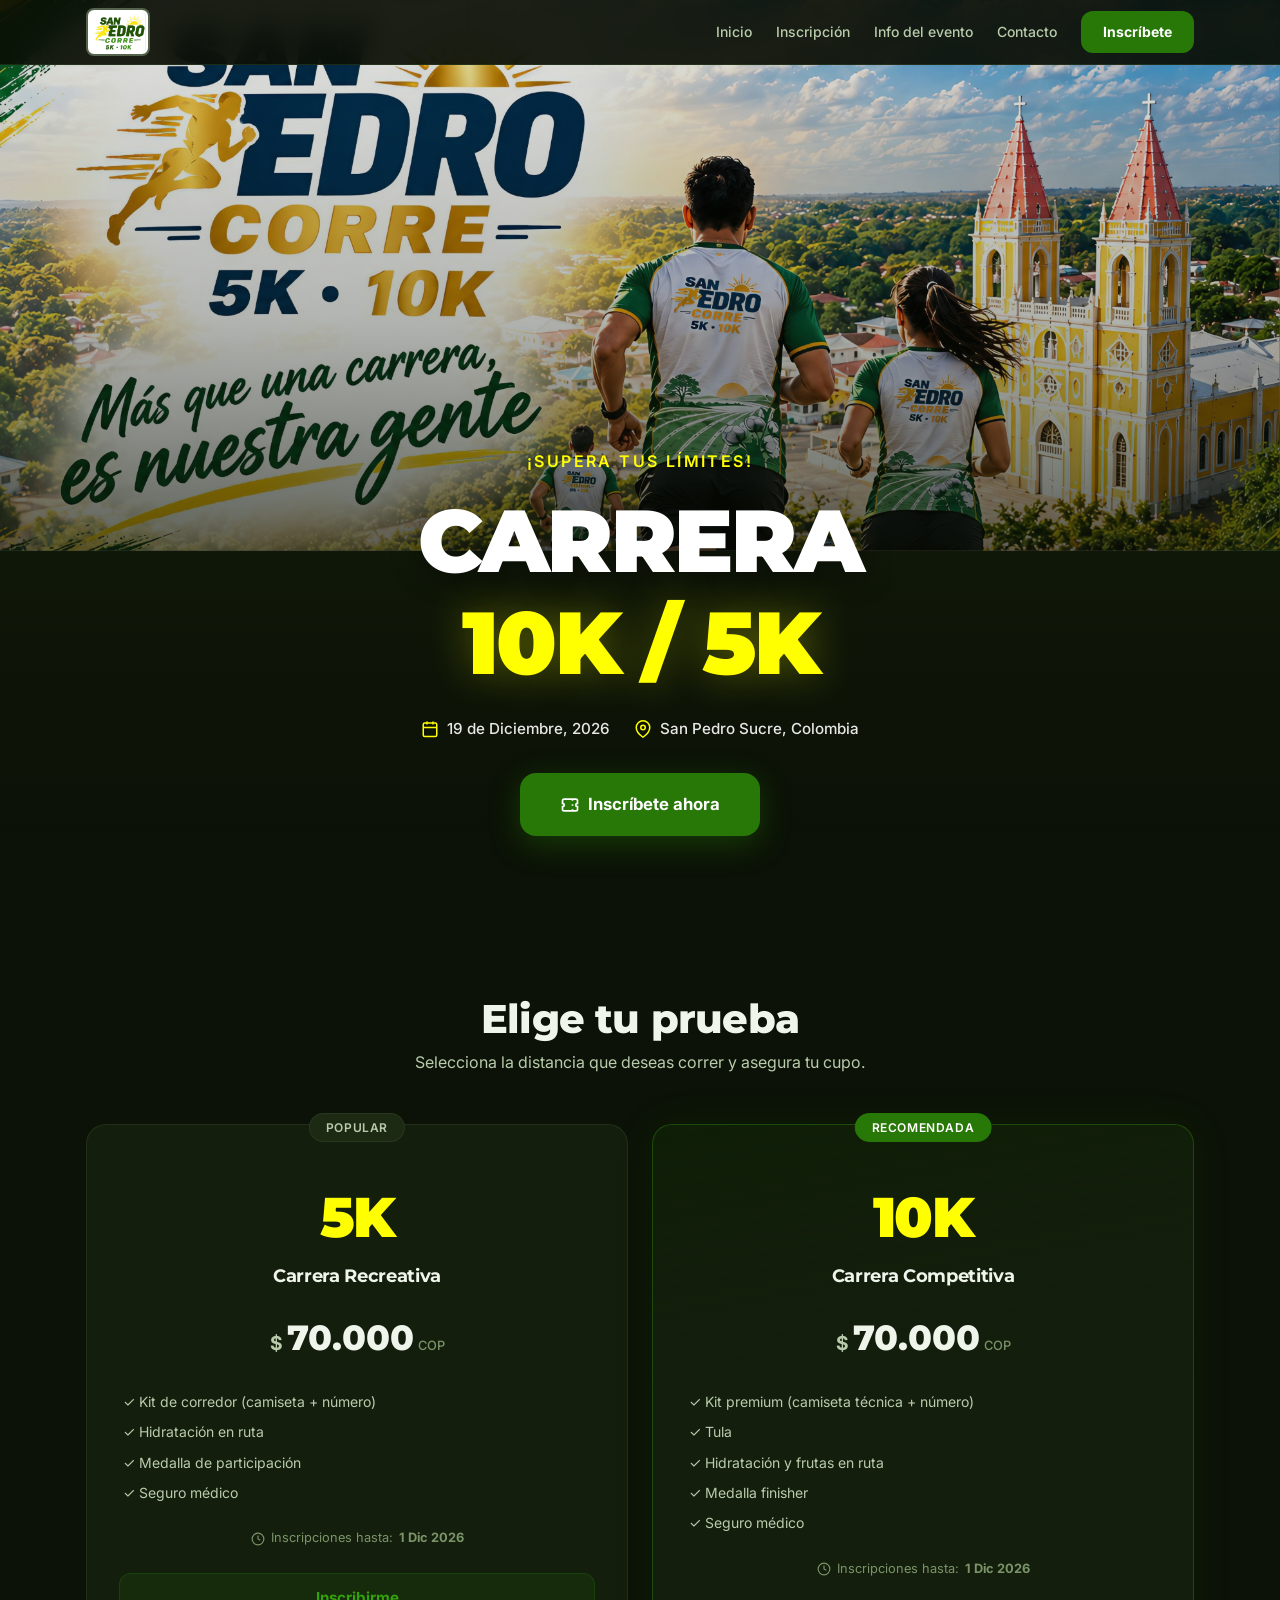
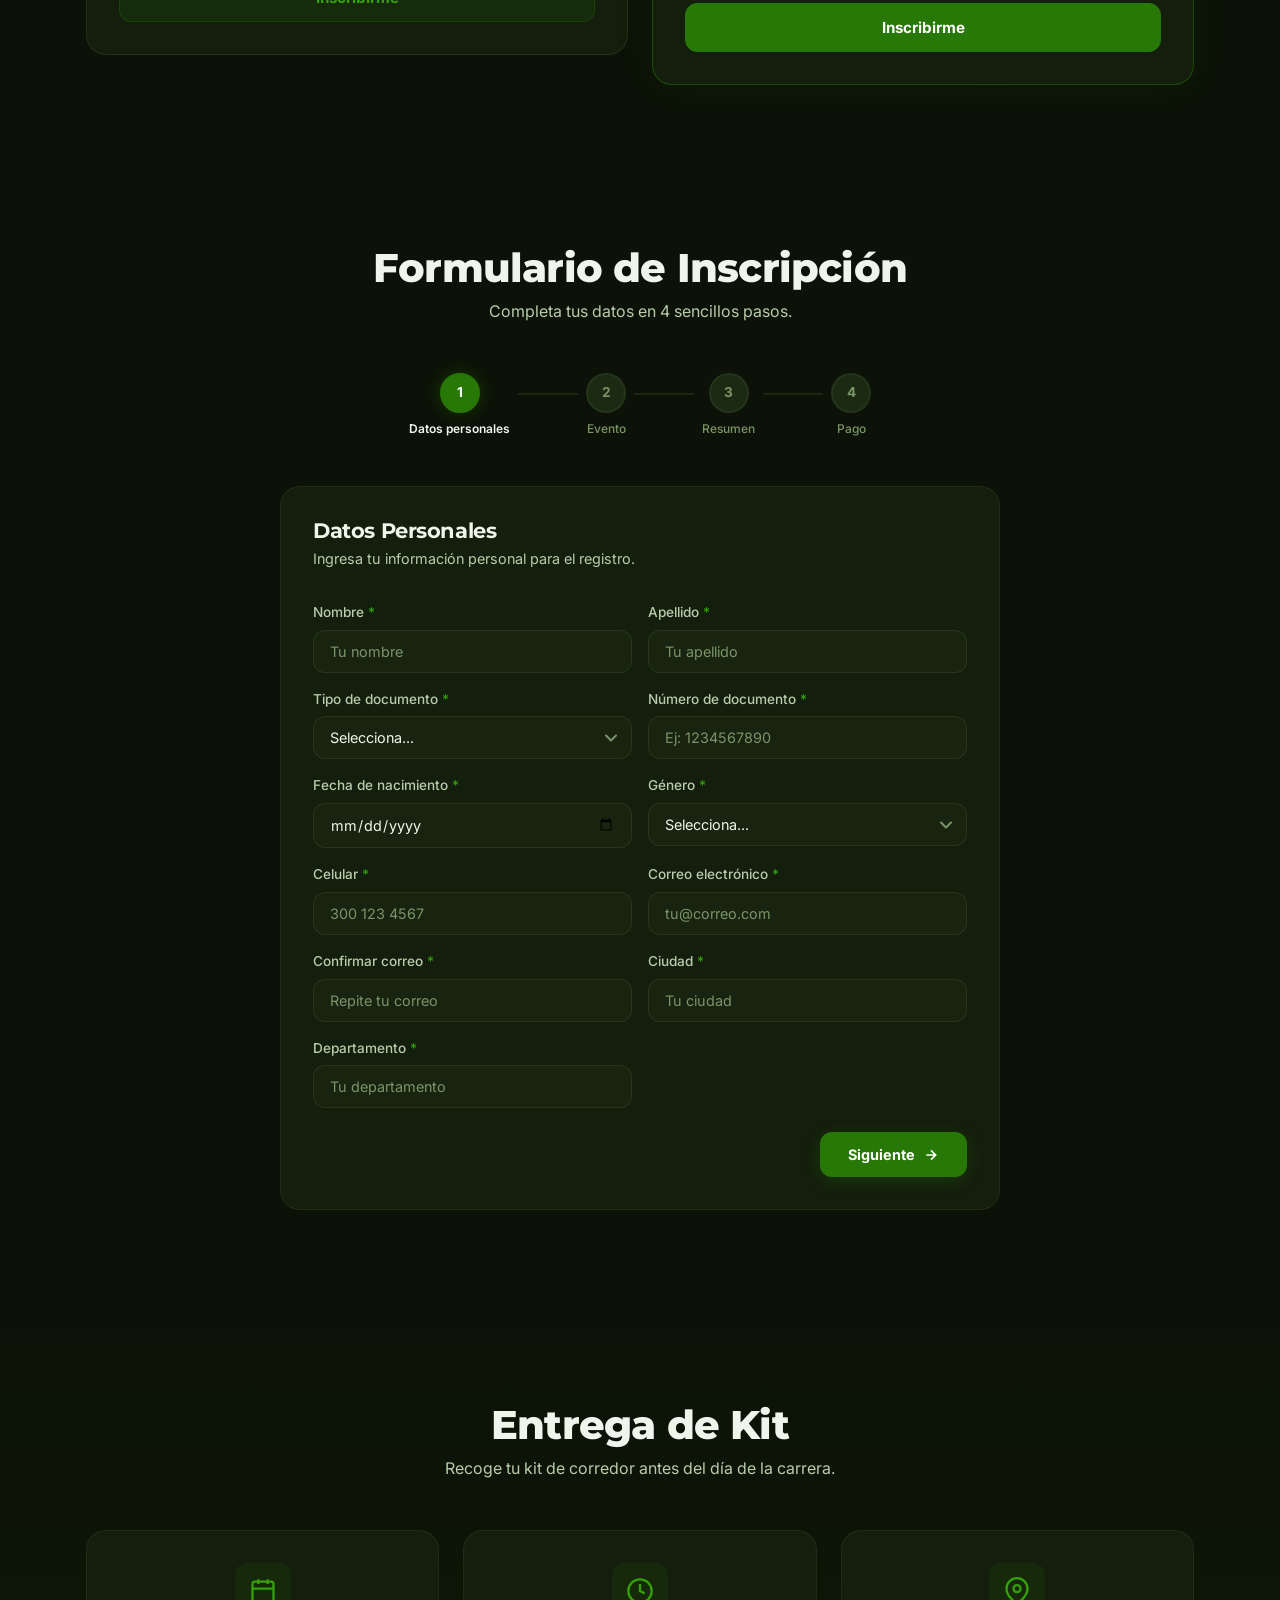
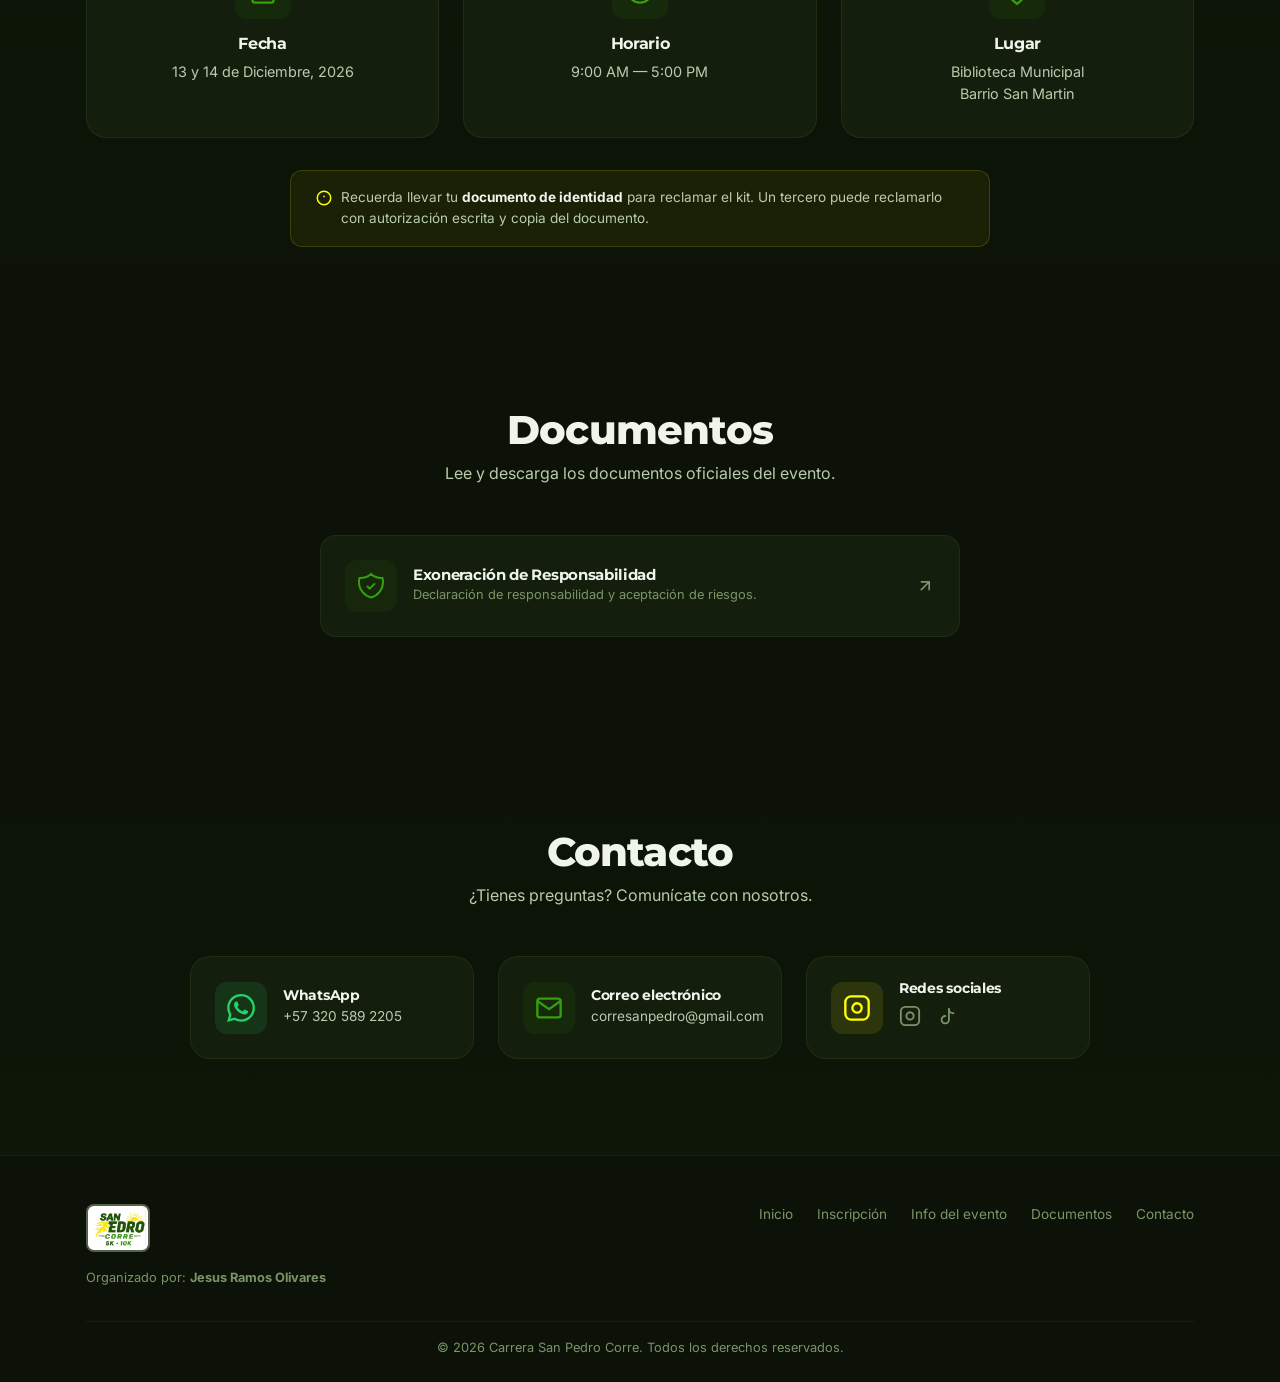
==== commit 205fa7e2: "tula" ====
--- a/index.html
+++ b/index.html
@@ -135,6 +135,7 @@
                     </div>
                     <ul class="prueba-card__features">
                         <li>✓ Kit premium (camiseta técnica + número)</li>
+                        <li>✓ Tula</li>
                         <li>✓ Hidratación y frutas en ruta</li>
                         <li>✓ Medalla finisher</li>
                         <li>✓ Seguro médico</li>
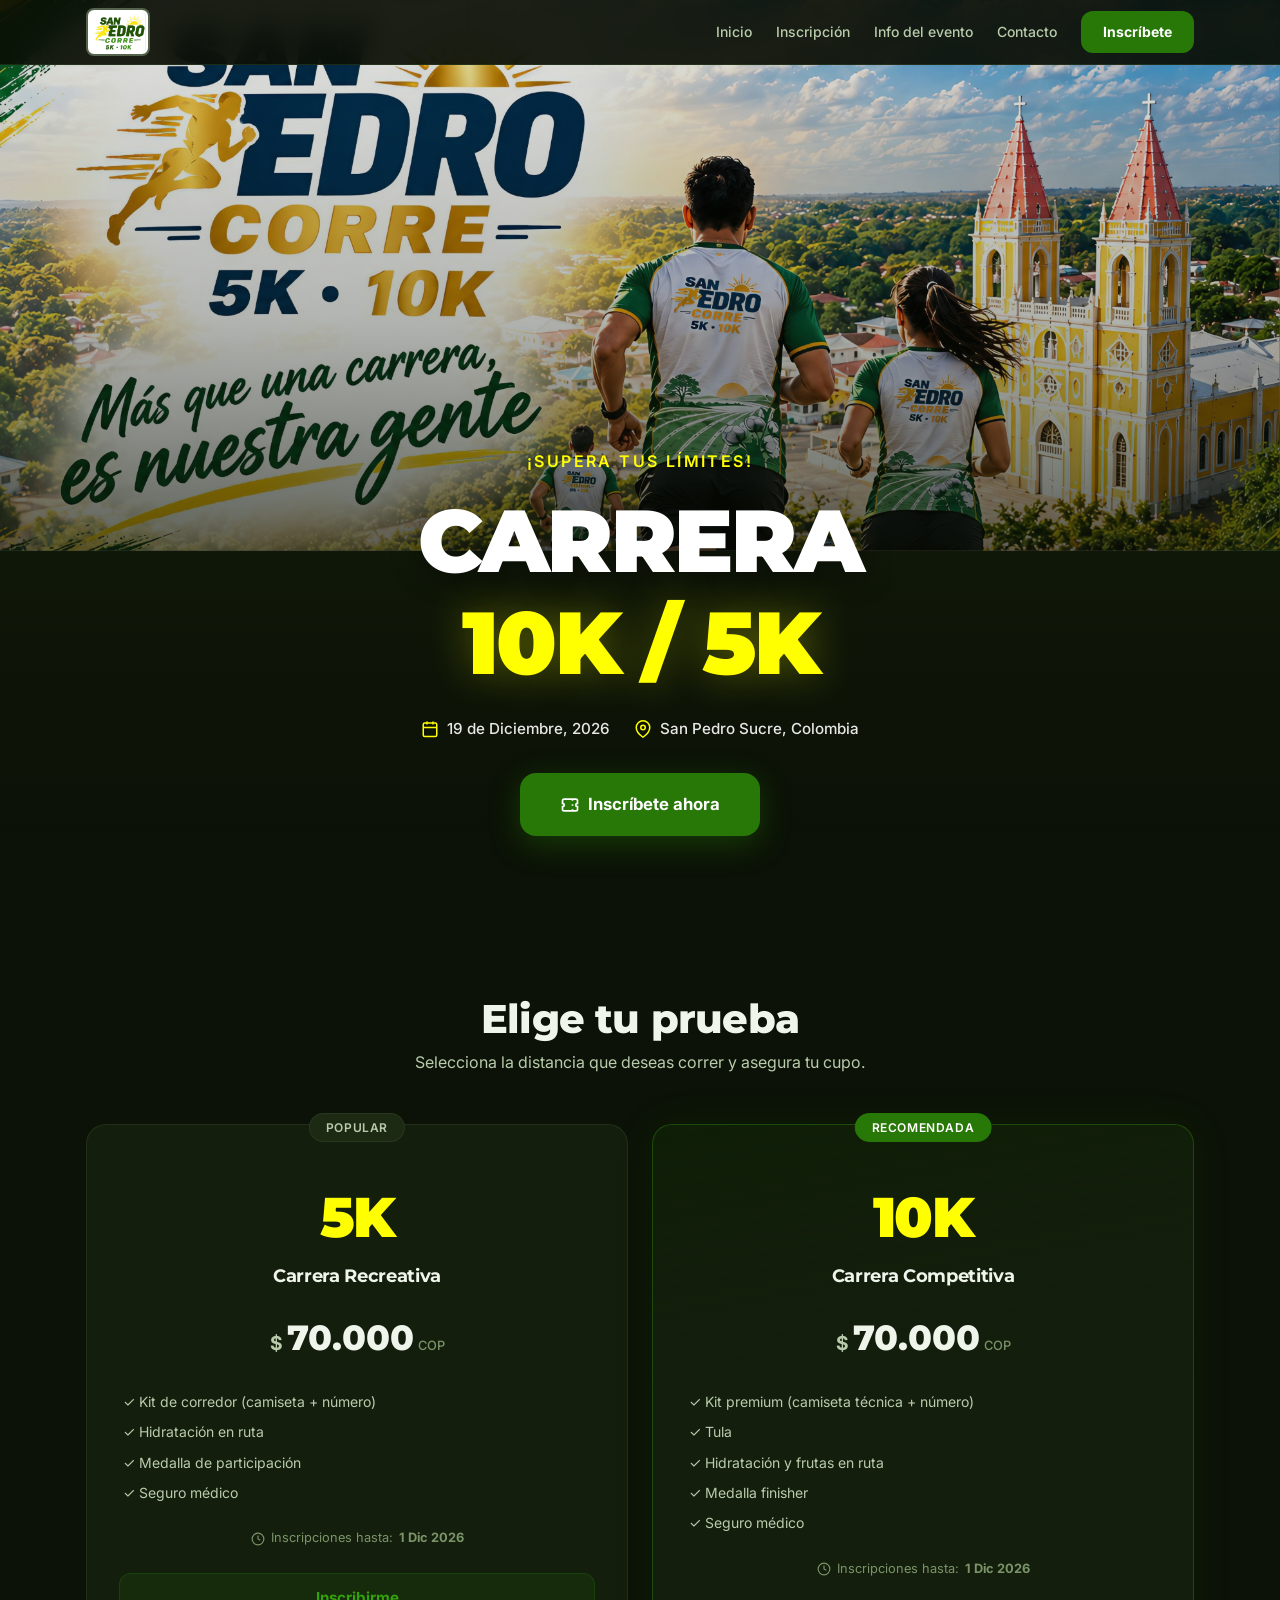
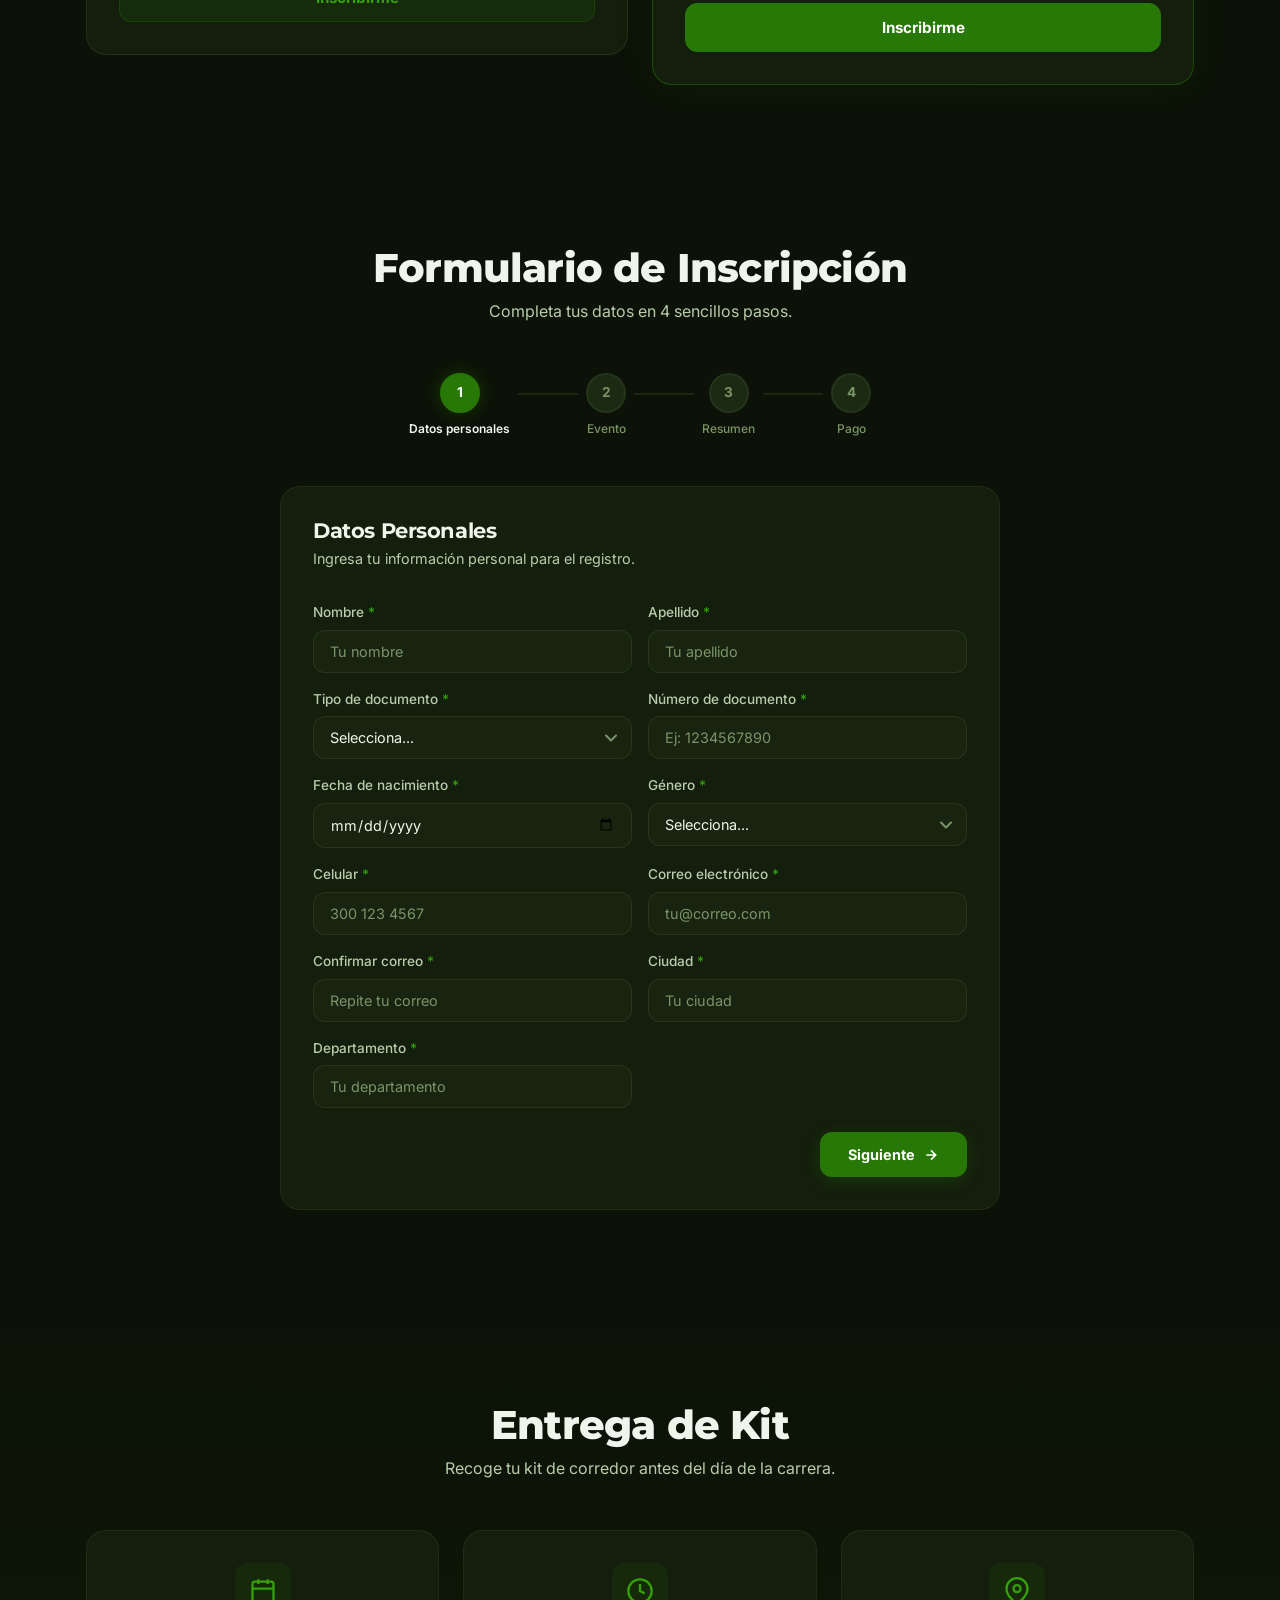
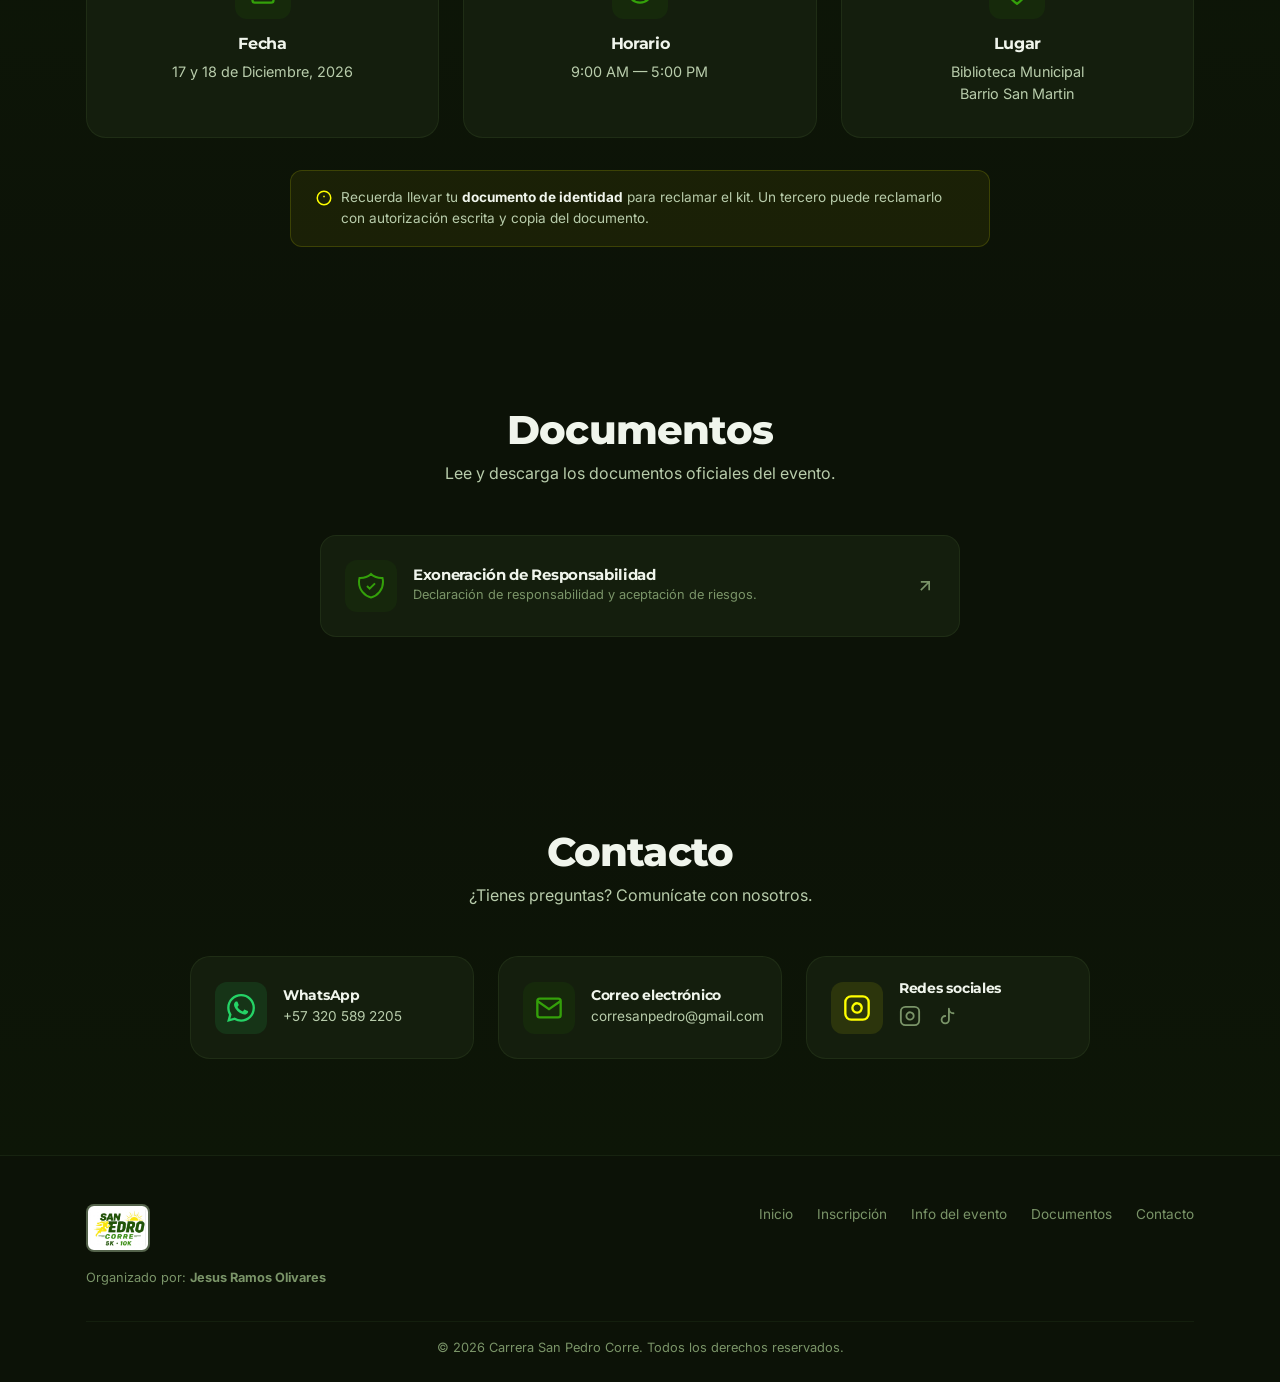
==== commit d4f77613: "kit" ====
--- a/index.html
+++ b/index.html
@@ -498,7 +498,7 @@
                         </svg>
                     </div>
                     <h4 class="info-kit__card-title">Fecha</h4>
-                    <p class="info-kit__card-text">13 y 14 de Diciembre, 2026</p>
+                    <p class="info-kit__card-text">17 y 18 de Diciembre, 2026</p>
                 </div>
                 <div class="info-kit__card">
                     <div class="info-kit__icon">
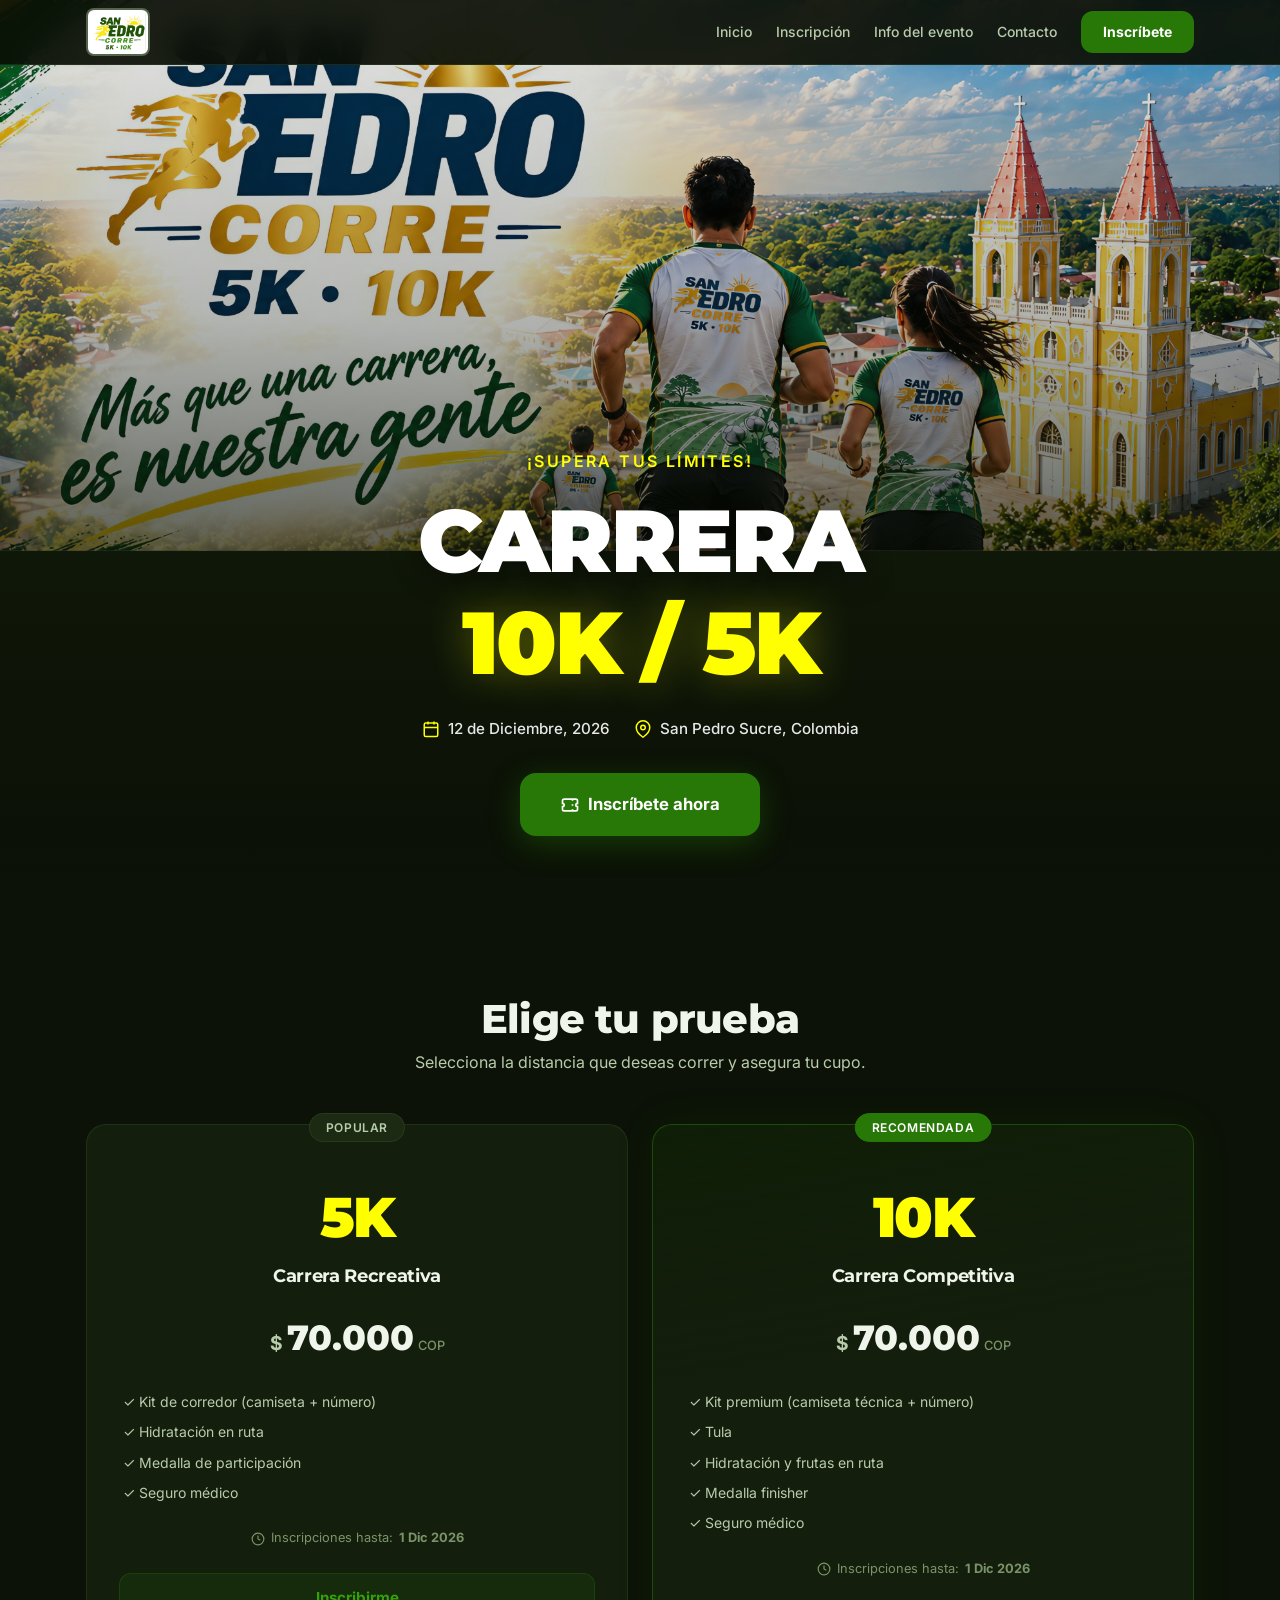
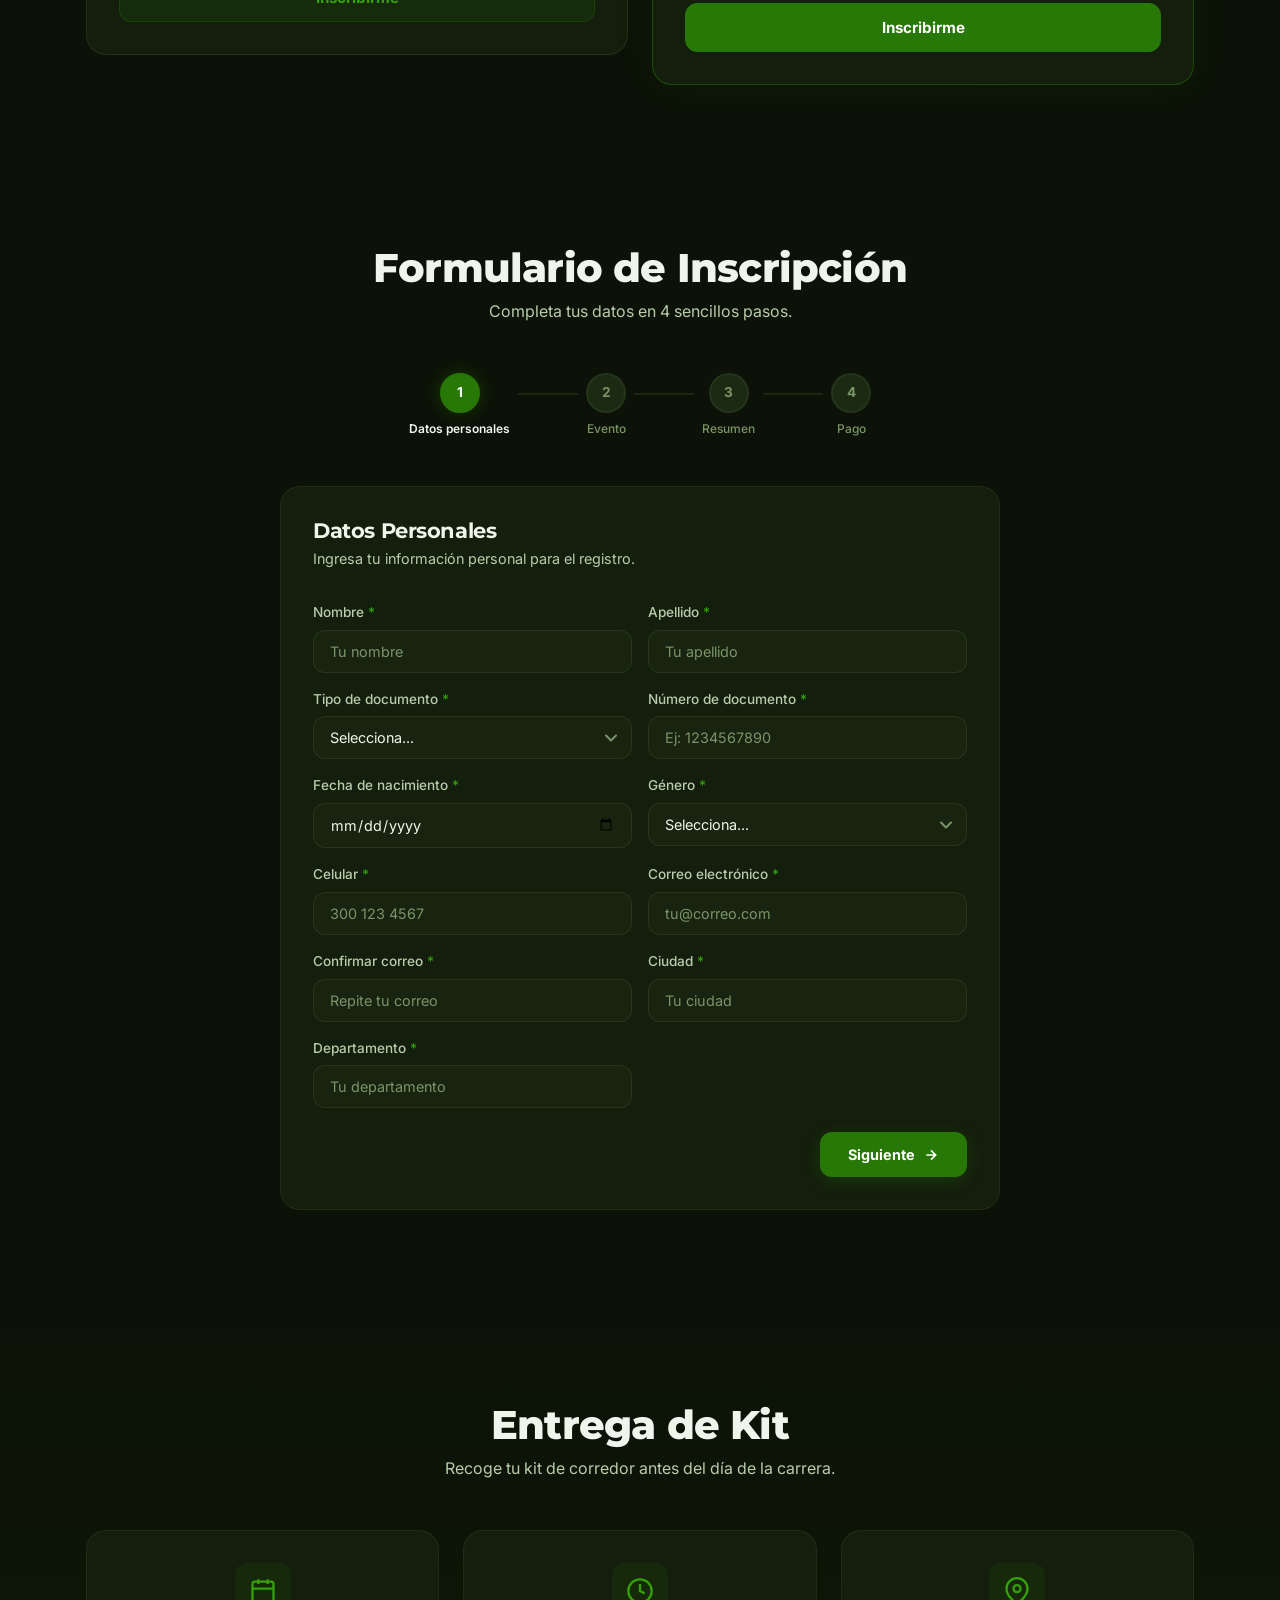
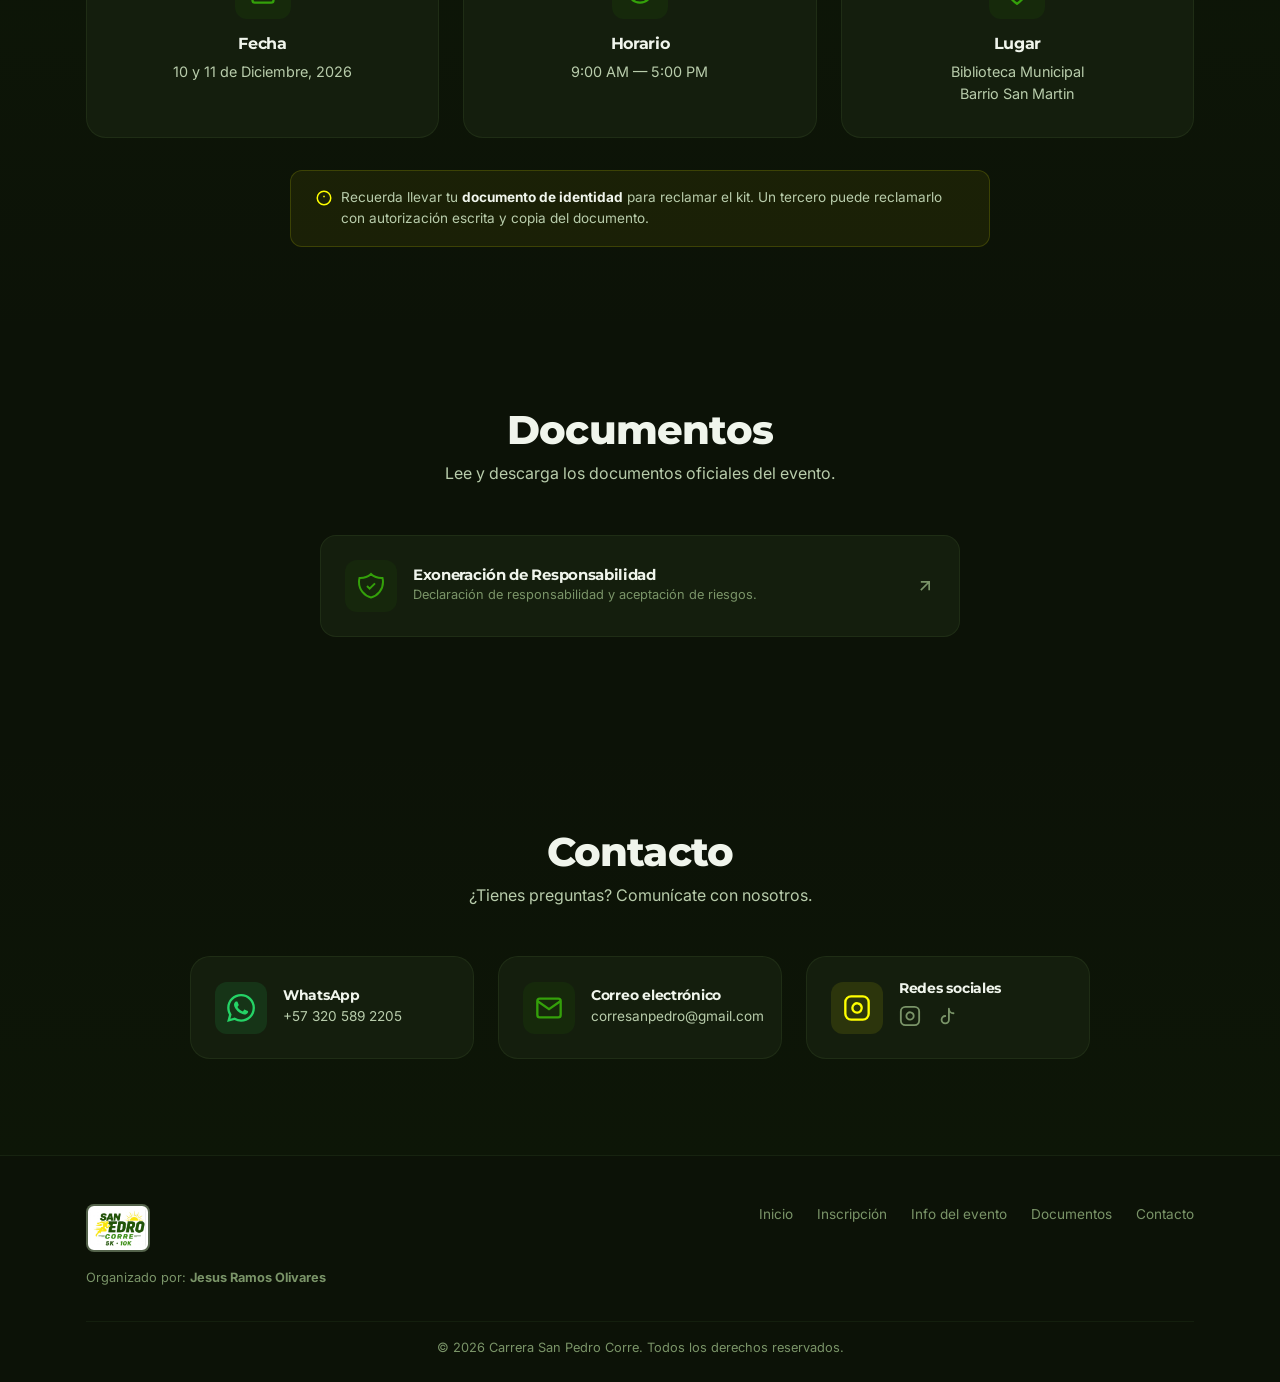
==== commit 8fd21fb8: "cambio de fechas" ====
--- a/index.html
+++ b/index.html
@@ -5,7 +5,7 @@
     <meta charset="UTF-8">
     <meta name="viewport" content="width=device-width, initial-scale=1.0">
     <title>San Pedro Corre 5K · 10K</title>
-    <meta name="description" content="Inscríbete en la Carrera San Pedro Corre 5K·10K el 17 de Diciembre 2026">
+    <meta name="description" content="Inscríbete en la Carrera San Pedro Corre 5K·10K el 12 de Diciembre 2026">
     <link rel="icon" href="assets/logospcorre.jpg" type="image/x-icon">
 
     <!-- Google Fonts -->
@@ -15,7 +15,7 @@
         href="https://fonts.googleapis.com/css2?family=Montserrat:wght@400;500;600;700;800;900&family=Inter:wght@400;500;600;700&display=swap"
         rel="stylesheet">
 
-    <link rel="stylesheet" href="styles.css">
+    <link rel="stylesheet" href="styles.css?v=1.0.1">
 </head>
 
 <body>
@@ -62,7 +62,7 @@
                         <rect x="3" y="4" width="18" height="18" rx="2" />
                         <path d="M16 2v4M8 2v4M3 10h18" />
                     </svg>
-                    19 de Diciembre, 2026
+                    12 de Diciembre, 2026
                 </span>
                 <span class="hero__meta-item">
                     <svg width="18" height="18" viewBox="0 0 24 24" fill="none" stroke="currentColor" stroke-width="2">
@@ -473,7 +473,7 @@
                     </div>
                 </div>
 
-            </div><!-- /wizard__container -->
+            </div>
         </div>
     </section>
 
@@ -498,7 +498,7 @@
                         </svg>
                     </div>
                     <h4 class="info-kit__card-title">Fecha</h4>
-                    <p class="info-kit__card-text">17 y 18 de Diciembre, 2026</p>
+                    <p class="info-kit__card-text">10 y 11 de Diciembre, 2026</p>
                 </div>
                 <div class="info-kit__card">
                     <div class="info-kit__icon">
@@ -711,6 +711,6 @@
     </div>
 
 
-    <script src="script.js"></script>
+    <script src="script.js?v=1.0.1"></script>
 </body>
 </html>
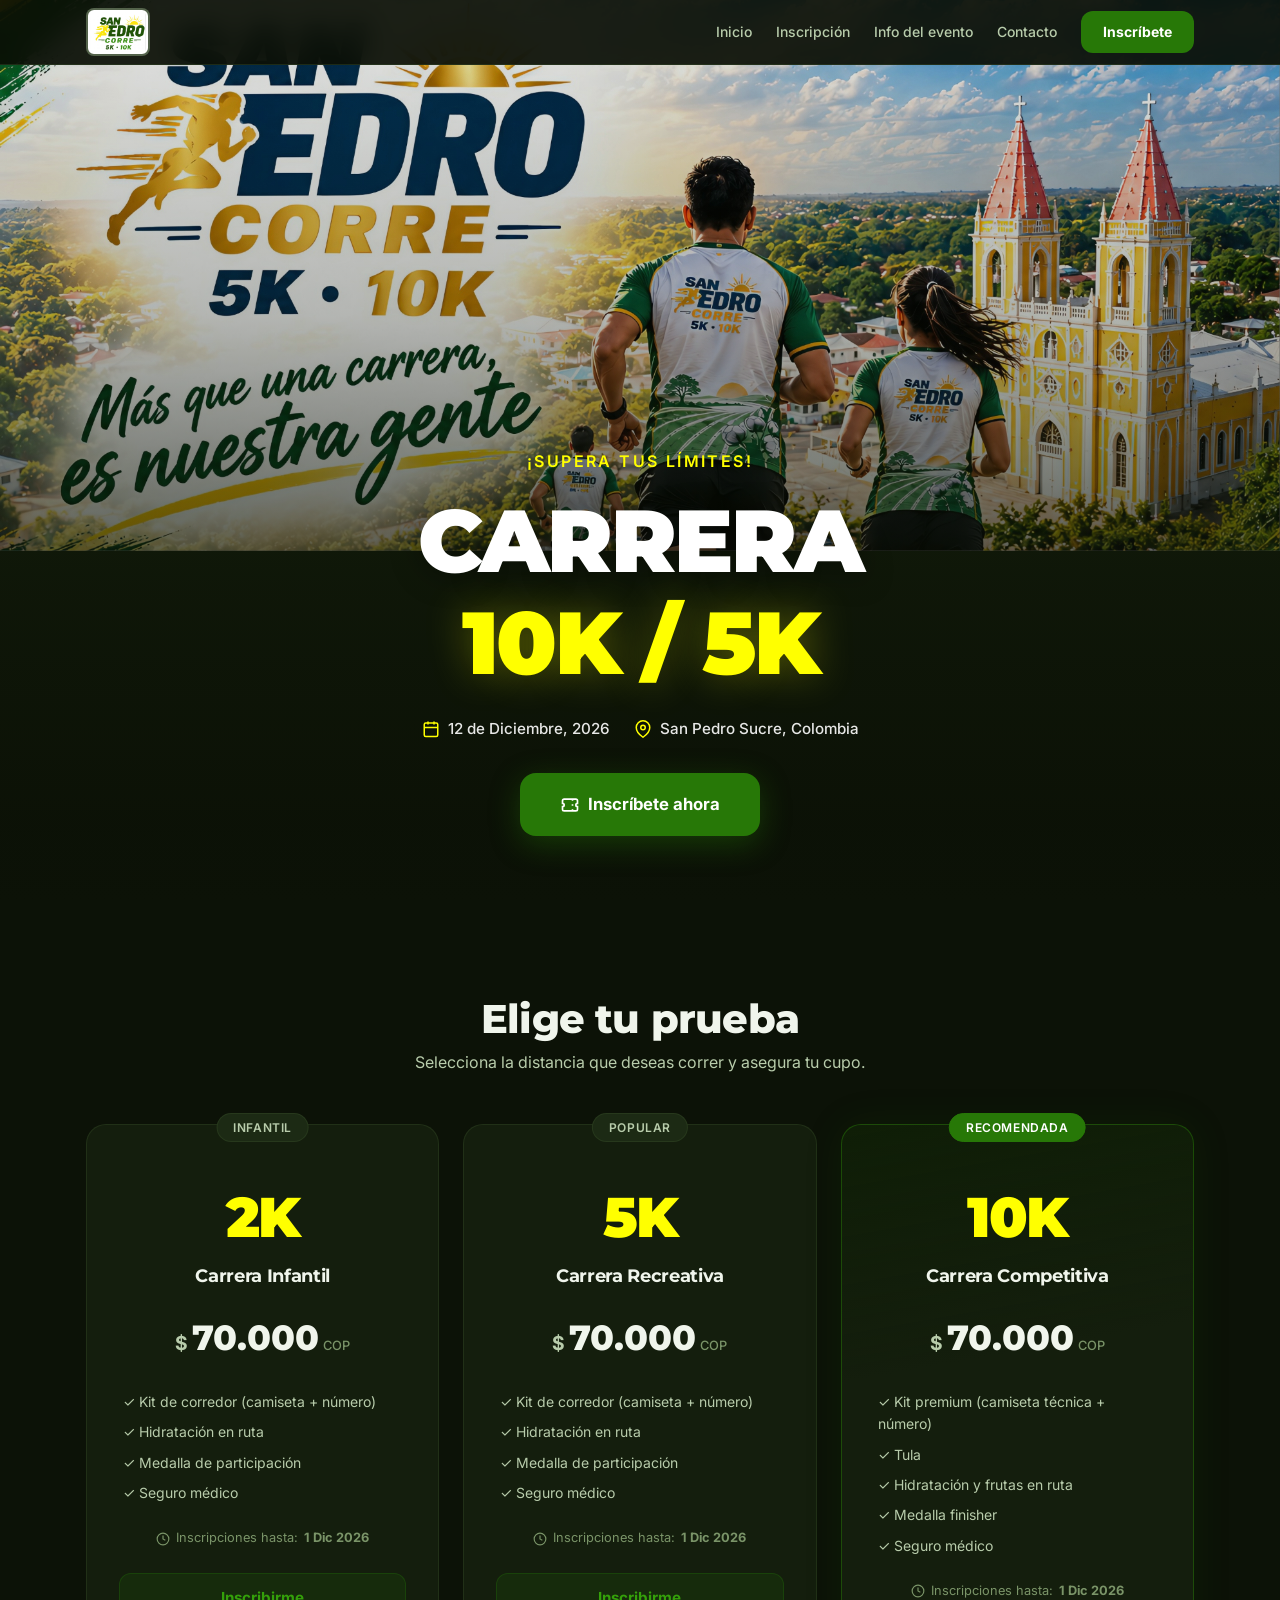
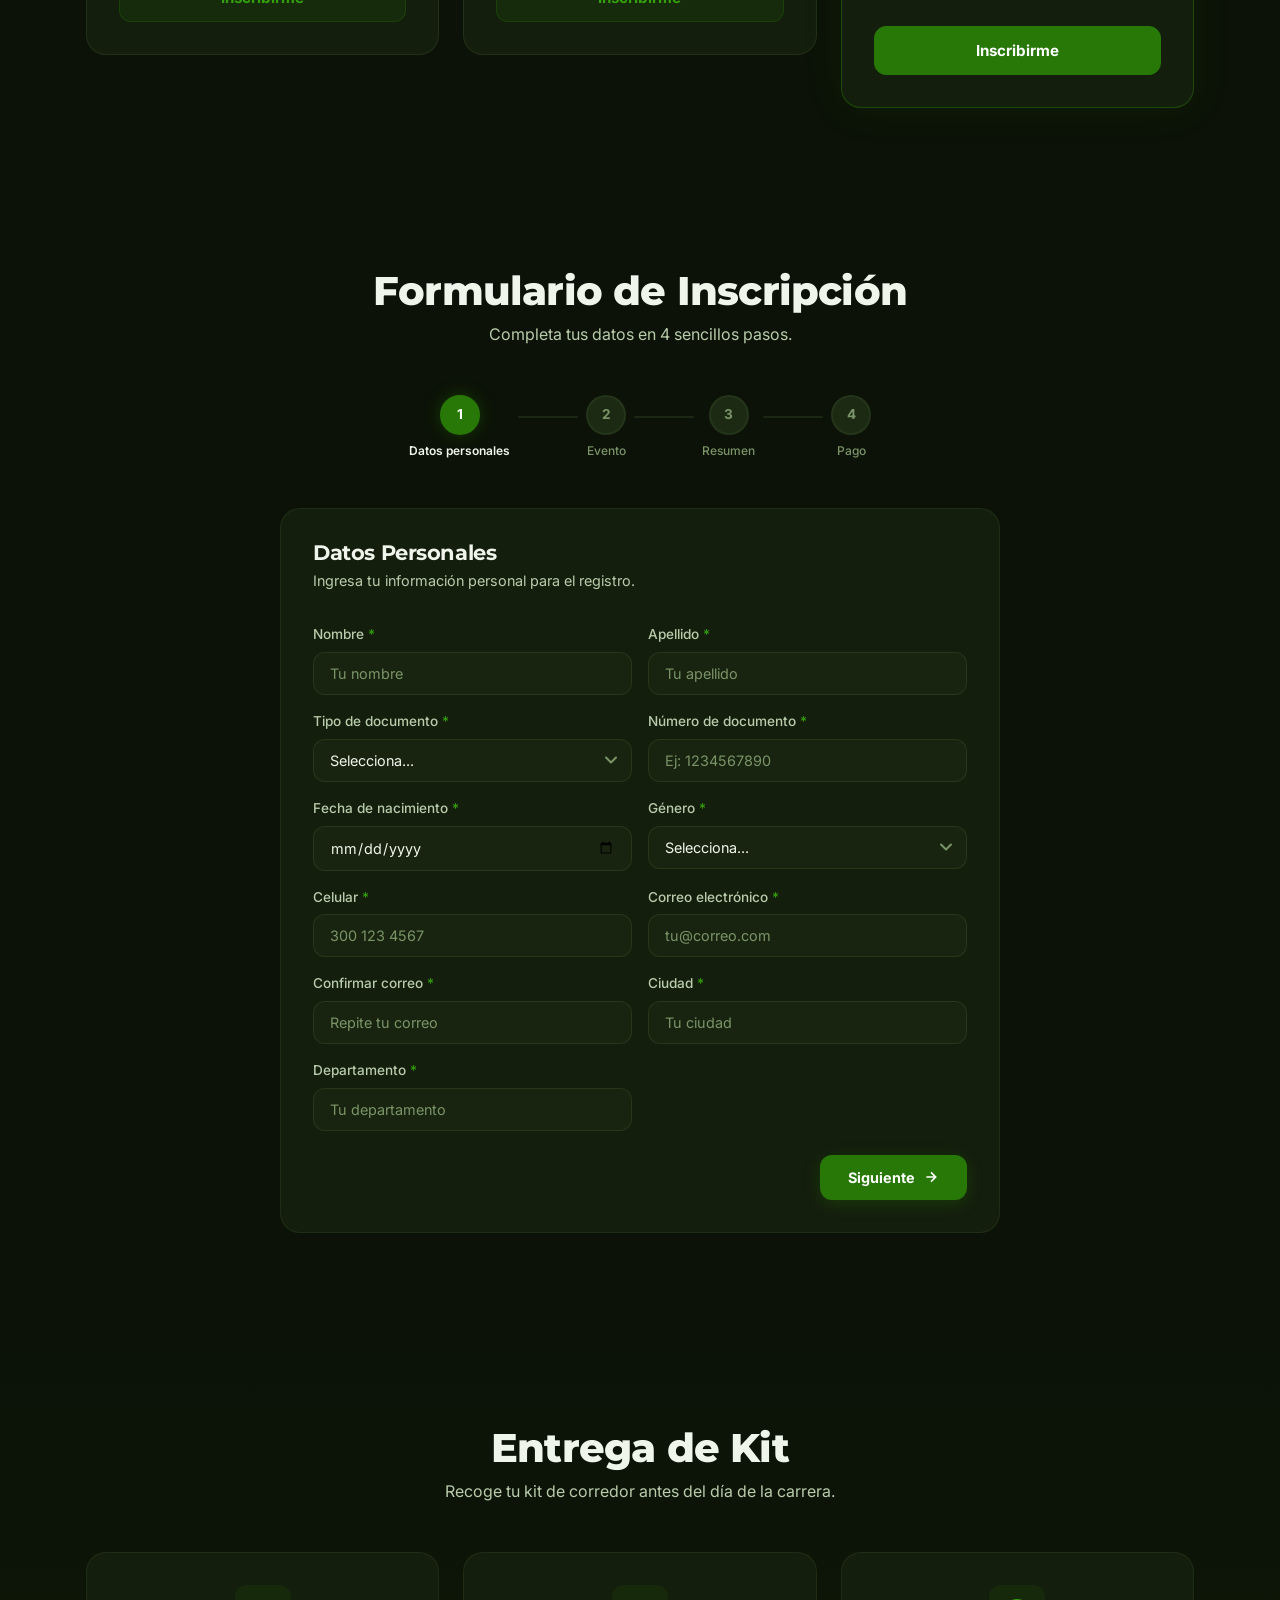
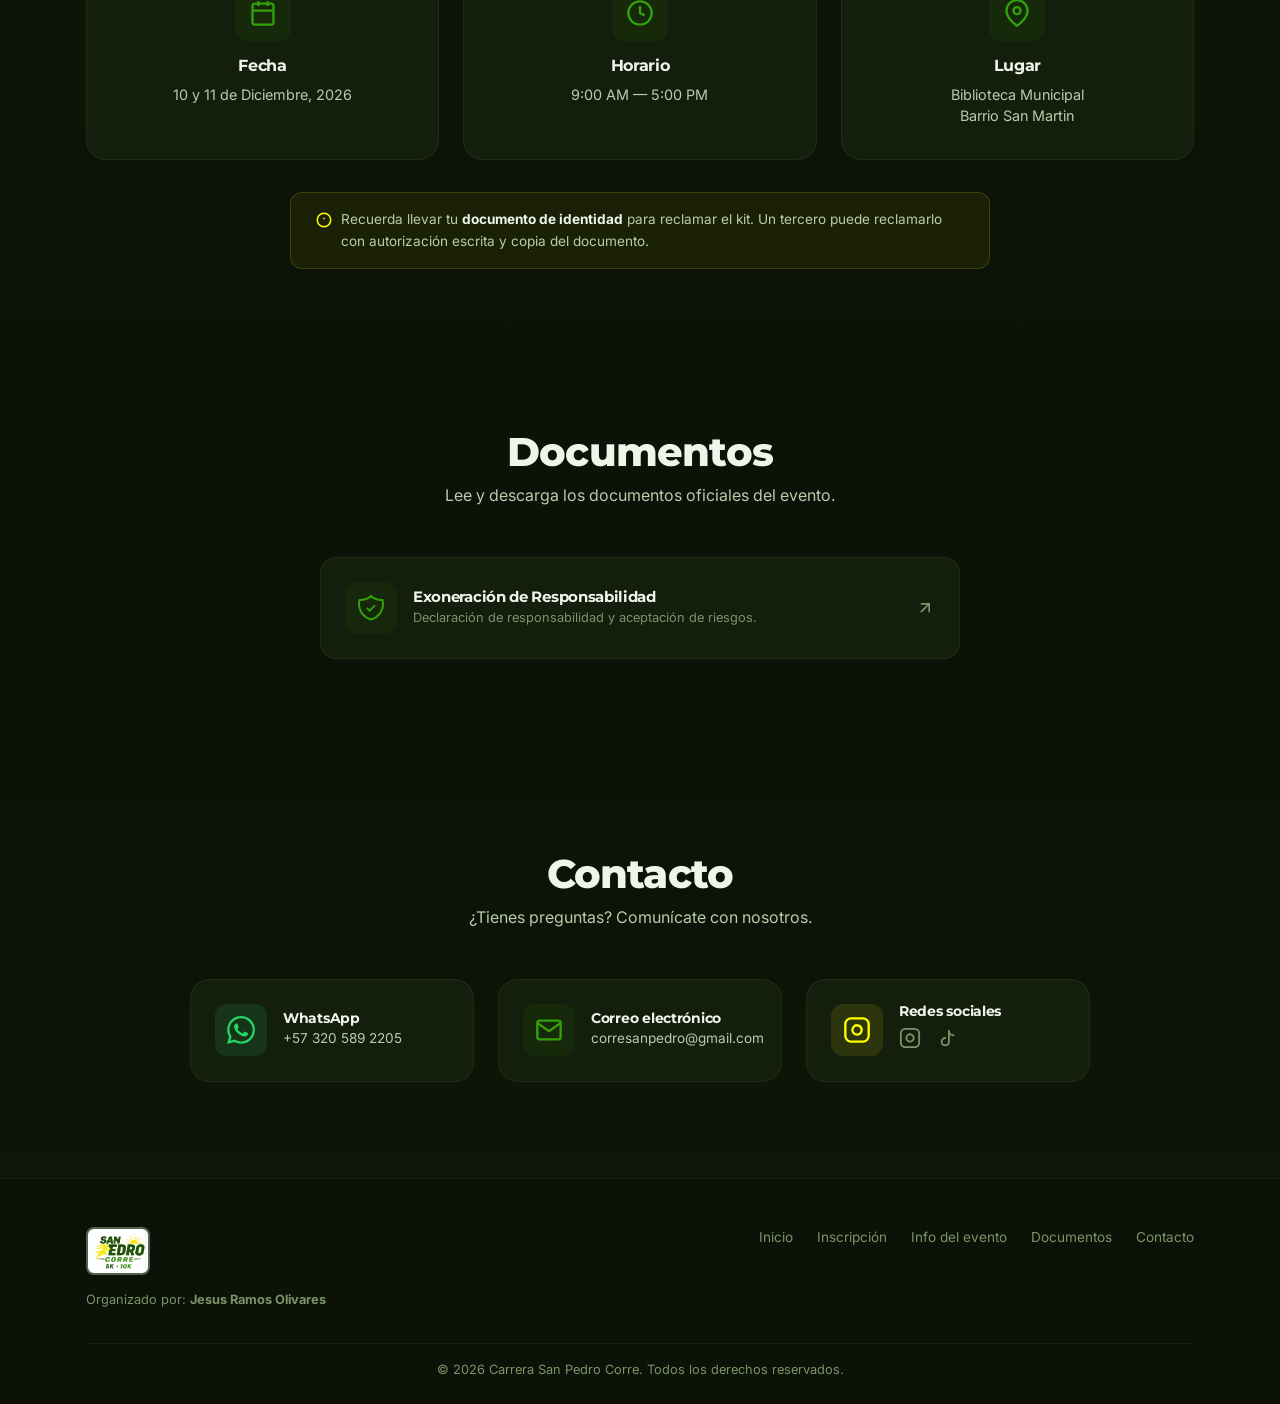
==== commit e5c08c65: "2k" ====
--- a/index.html
+++ b/index.html
@@ -96,6 +96,34 @@
             </div>
 
             <div class="pruebas__grid">
+
+                <!-- Tarjeta 2K -->
+                <div class="prueba-card">
+                    <div class="prueba-card__badge">Infantil</div>
+                    <div class="prueba-card__distance">2K</div>
+                    <h3 class="prueba-card__name">Carrera Infantil</h3>
+                    <div class="prueba-card__price">
+                        <span class="prueba-card__currency">$</span>
+                        <span class="prueba-card__amount">70.000</span>
+                        <span class="prueba-card__unit">COP</span>
+                    </div>
+                    <ul class="prueba-card__features">
+                        <li>✓ Kit de corredor (camiseta + número)</li>
+                        <li>✓ Hidratación en ruta</li>
+                        <li>✓ Medalla de participación</li>
+                        <li>✓ Seguro médico</li>
+                    </ul>
+                    <p class="prueba-card__deadline">
+                        <svg width="14" height="14" viewBox="0 0 24 24" fill="none" stroke="currentColor"
+                            stroke-width="2">
+                            <circle cx="12" cy="12" r="10" />
+                            <path d="M12 6v6l4 2" />
+                        </svg>
+                        Inscripciones hasta: <strong>1 Dic 2026</strong>
+                    </p>
+                    <button class="prueba-card__btn" onclick="iniciarInscripcion('2K')">Inscribirme</button>
+                </div>
+
                 <!-- Tarjeta 5K -->
                 <div class="prueba-card">
                     <div class="prueba-card__badge">Popular</div>
@@ -307,6 +335,7 @@
                                         class="required">*</span></label>
                                 <select id="categoria" class="form-input form-select" required>
                                     <option value="">Selecciona...</option>
+                                    <option value="2K">2K — Carrera Infantil ($70.000)</option>
                                     <option value="5K">5K — Carrera Recreativa ($70.000)</option>
                                     <option value="10K">10K — Carrera Competitiva ($70.000)</option>
                                 </select>
@@ -711,6 +740,6 @@
     </div>
 
 
-    <script src="script.js?v=1.0.1"></script>
+    <script src="script.js?v=1.0.2"></script>
 </body>
 </html>
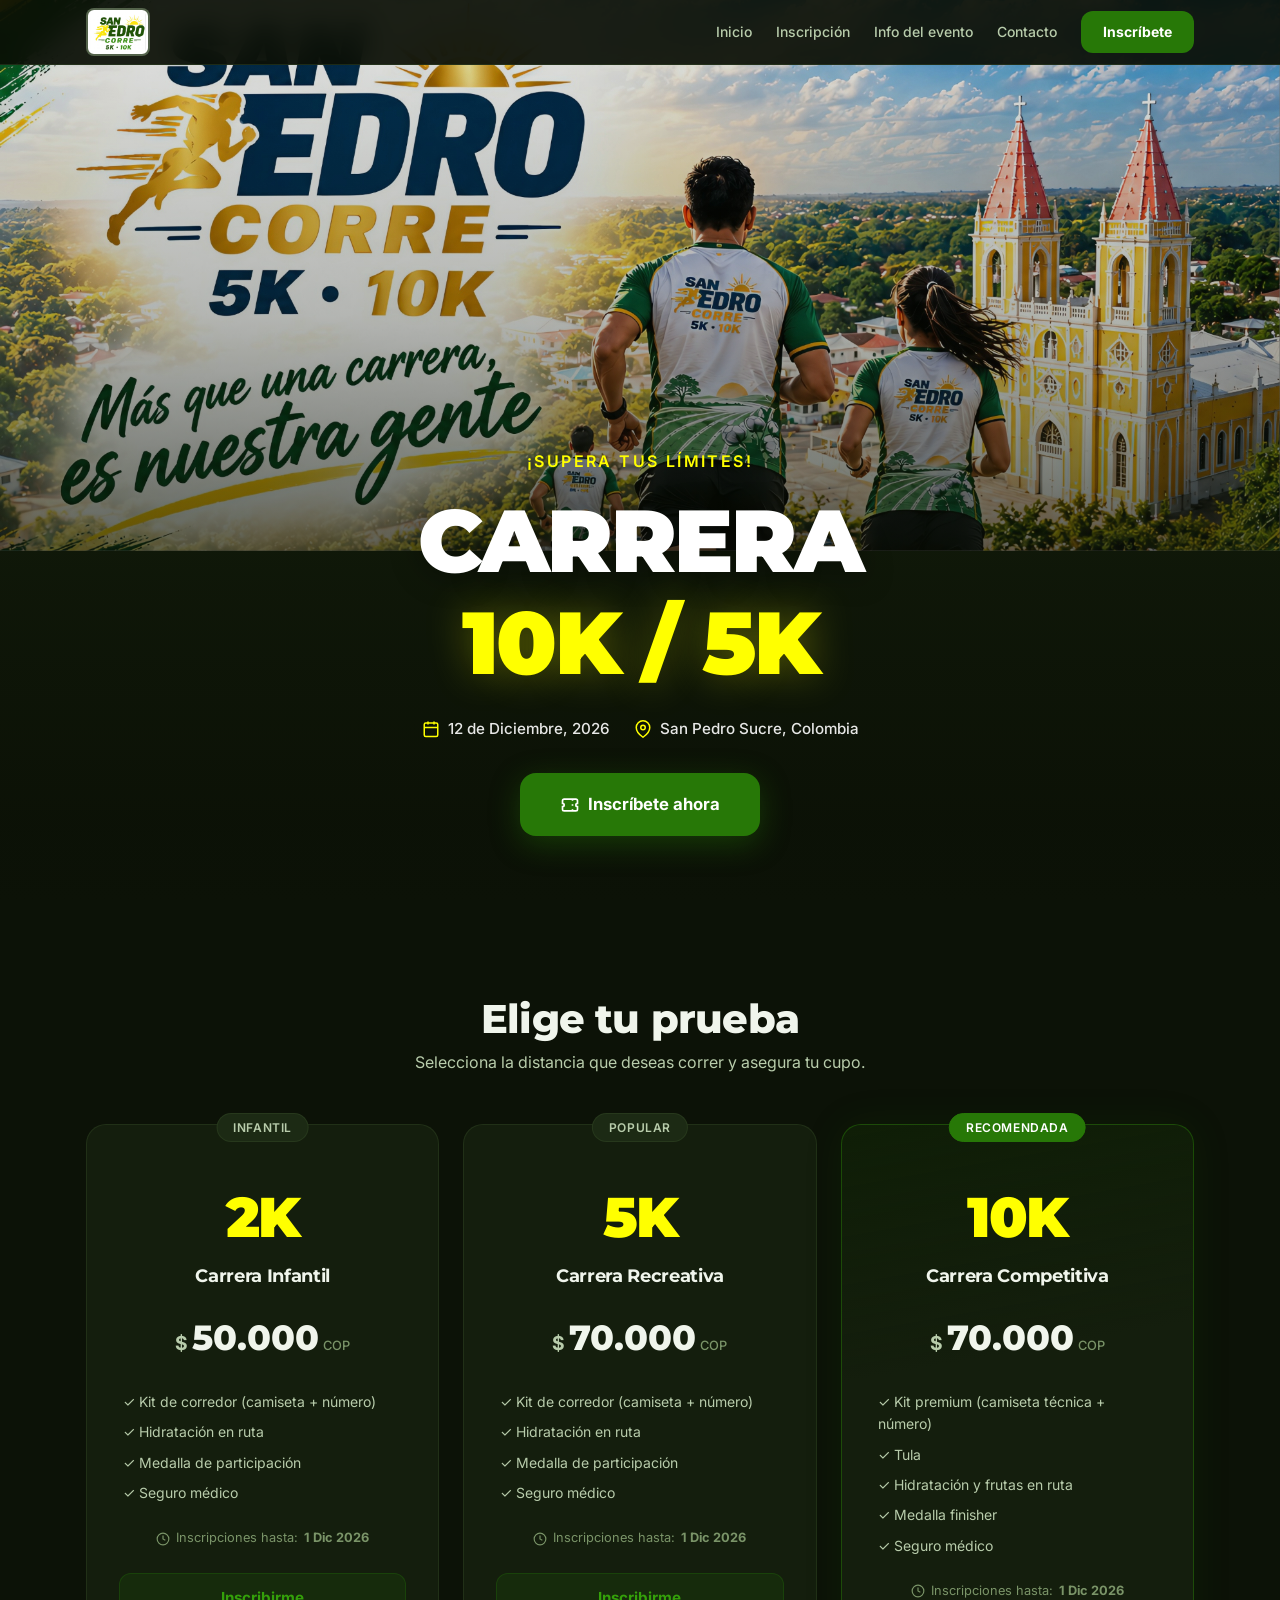
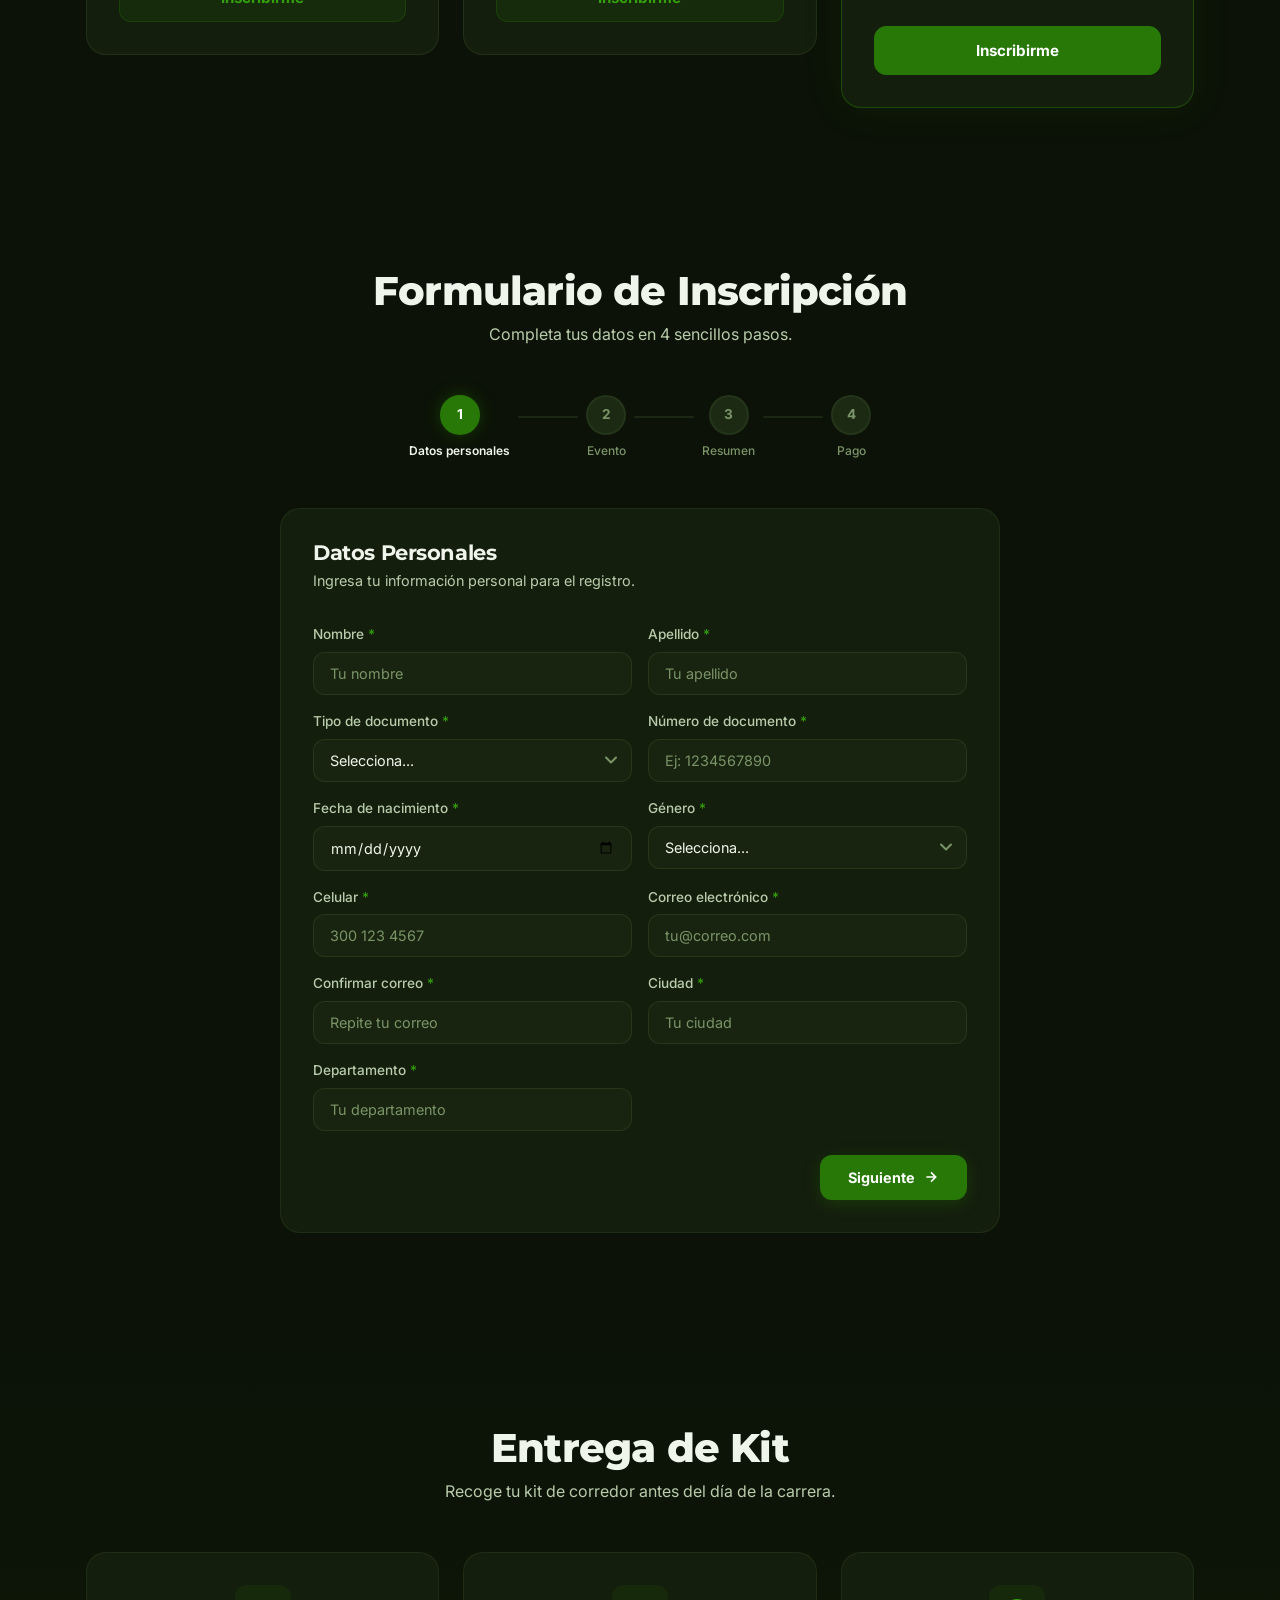
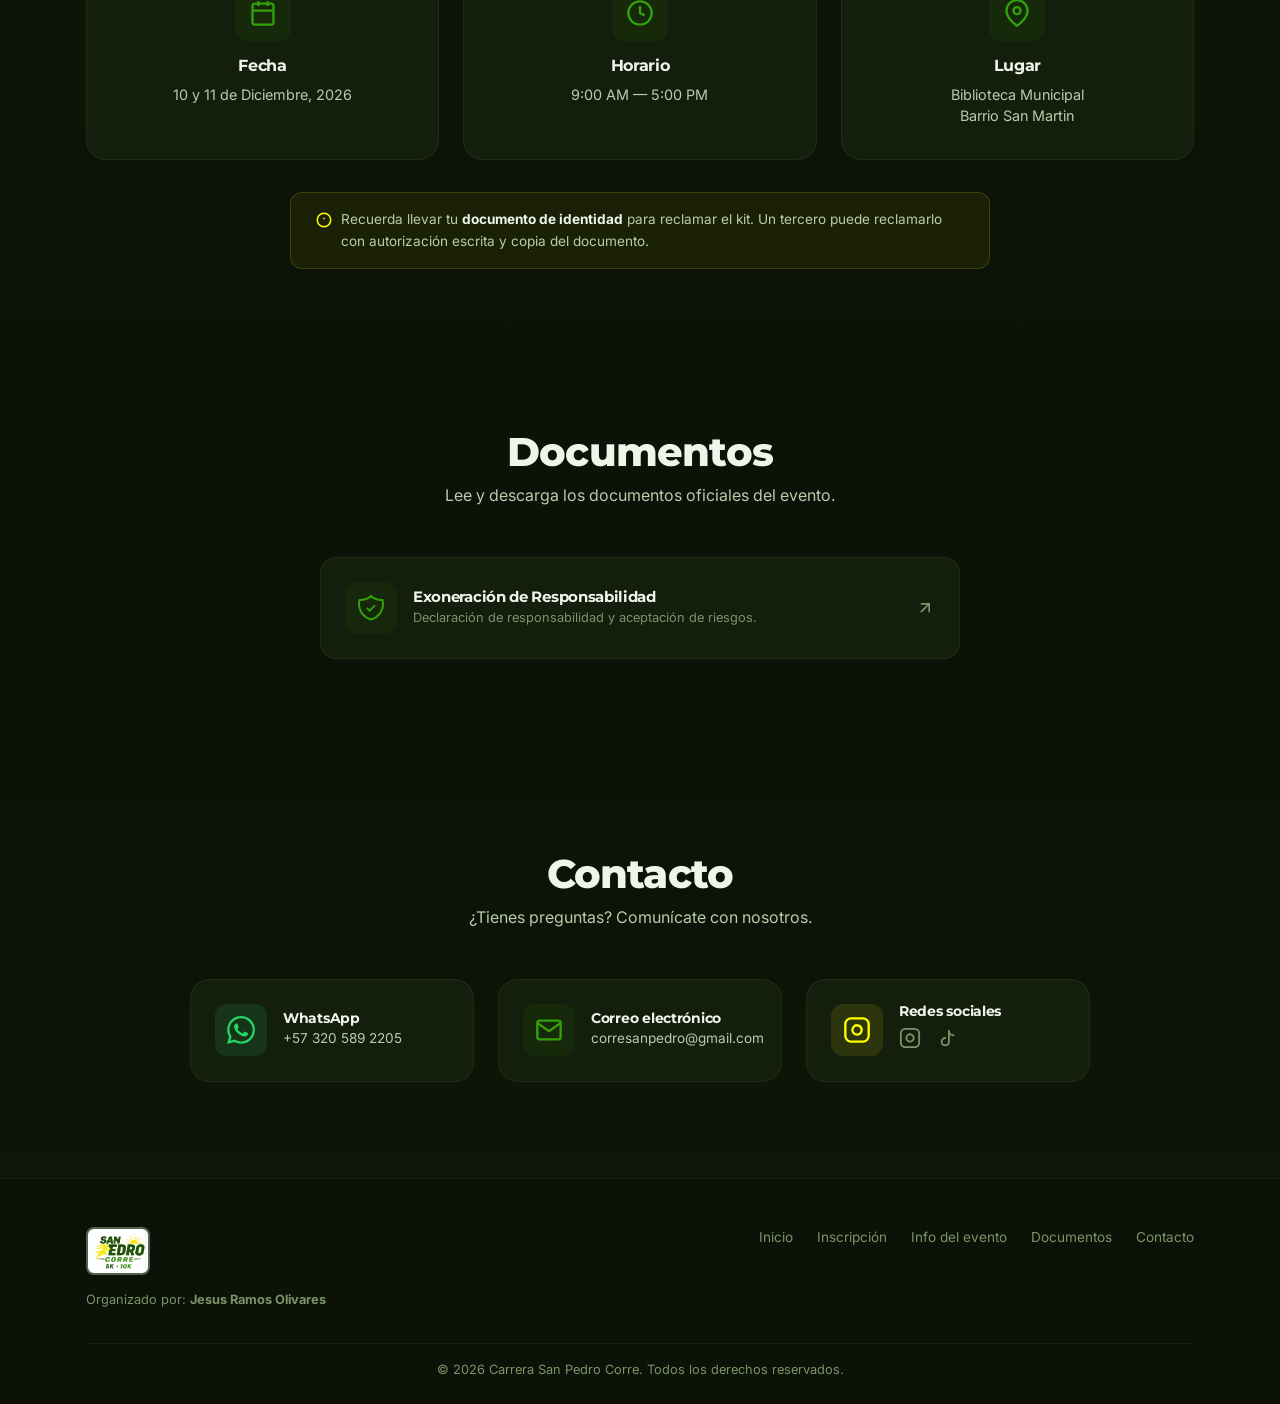
==== commit cec993fa: "update 2k" ====
--- a/index.html
+++ b/index.html
@@ -104,7 +104,7 @@
                     <h3 class="prueba-card__name">Carrera Infantil</h3>
                     <div class="prueba-card__price">
                         <span class="prueba-card__currency">$</span>
-                        <span class="prueba-card__amount">70.000</span>
+                        <span class="prueba-card__amount">50.000</span>
                         <span class="prueba-card__unit">COP</span>
                     </div>
                     <ul class="prueba-card__features">
@@ -335,7 +335,7 @@
                                         class="required">*</span></label>
                                 <select id="categoria" class="form-input form-select" required>
                                     <option value="">Selecciona...</option>
-                                    <option value="2K">2K — Carrera Infantil ($70.000)</option>
+                                    <option value="2K">2K — Carrera Infantil ($50.000)</option>
                                     <option value="5K">5K — Carrera Recreativa ($70.000)</option>
                                     <option value="10K">10K — Carrera Competitiva ($70.000)</option>
                                 </select>
